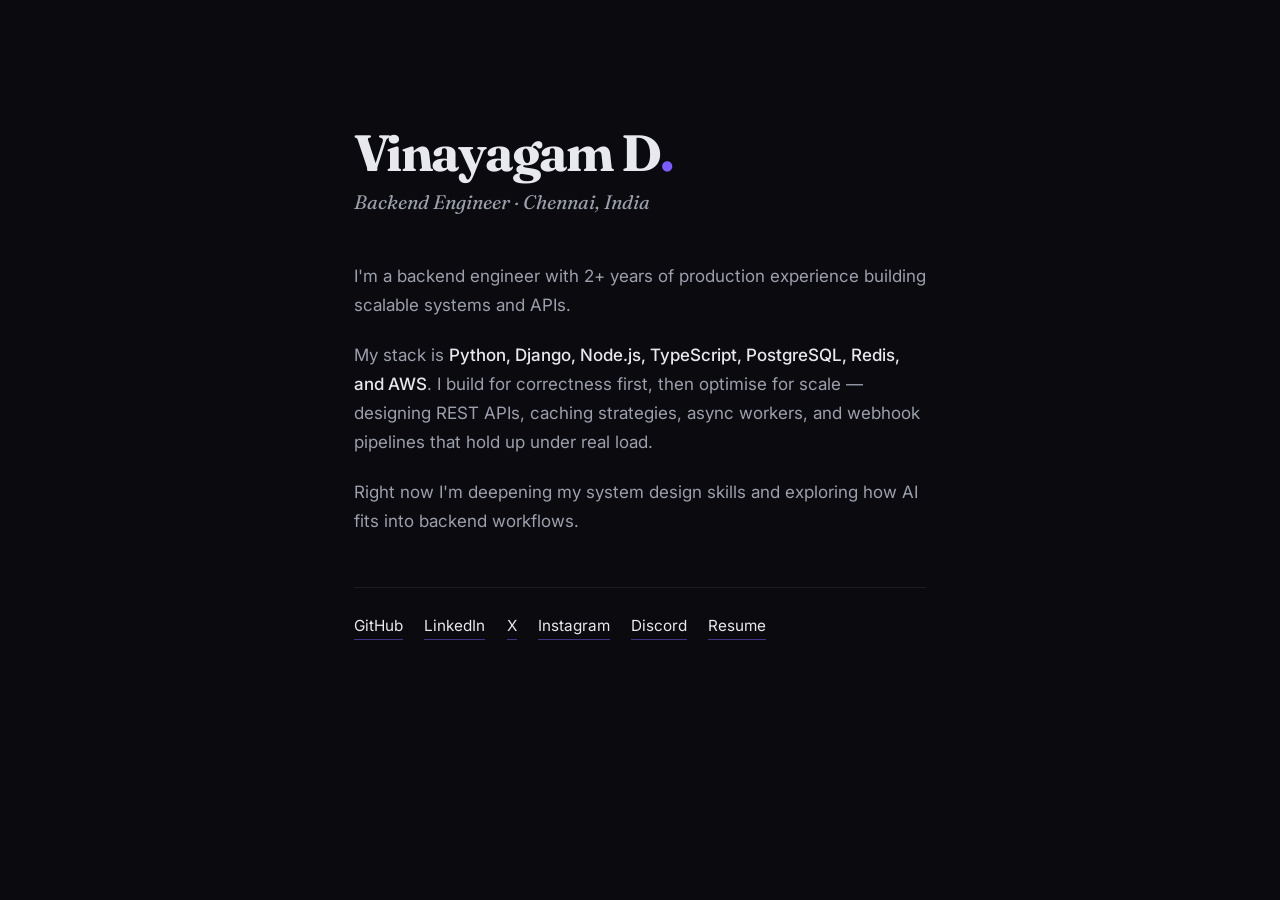
==== index.html @ 3e0f02d5 "added new index.html" ====
<!doctype html>
<html lang="en">
  <head>
    <meta charset="UTF-8" />
    <meta name="viewport" content="width=device-width, initial-scale=1.0" />
    <title>Vinayagam D</title>
    <meta name="description" content="Vinayagam D — Backend Engineer from Chennai." />
    <link rel="preconnect" href="https://fonts.googleapis.com" />
    <link rel="preconnect" href="https://fonts.gstatic.com" crossorigin />
    <link href="https://fonts.googleapis.com/css2?family=Fraunces:ital,wght@0,400;0,700;1,400&family=Inter:wght@400;500&display=swap" rel="stylesheet" />
    <style>
      :root {
        --bg: #0a0a0f;
        --text: #e8e9ee;
        --dim: #9ca0ad;
        --accent: #7c5cff;
      }
      * { box-sizing: border-box; margin: 0; padding: 0; }
      html, body {
        background: var(--bg);
        color: var(--text);
        font-family: 'Inter', system-ui, sans-serif;
        font-size: 17px;
        line-height: 1.7;
        -webkit-font-smoothing: antialiased;
      }
      main {
        max-width: 640px;
        margin: 0 auto;
        padding: 14vh 2rem 6rem;
      }
      h1 {
        font-family: 'Fraunces', serif;
        font-weight: 700;
        font-size: clamp(2.2rem, 5vw, 3rem);
        letter-spacing: -0.03em;
        line-height: 1.05;
        margin-bottom: 0.4rem;
      }
      h1 .dot { color: var(--accent); }
      .sub {
        font-family: 'Fraunces', serif;
        font-style: italic;
        color: var(--dim);
        font-size: 1.15rem;
        margin-bottom: 2.5rem;
      }
      p {
        color: var(--dim);
        margin-bottom: 1.25rem;
      }
      p strong { color: var(--text); font-weight: 500; }
      a {
        color: var(--text);
        text-decoration: none;
        border-bottom: 1px solid rgba(124, 92, 255, 0.5);
        transition: border-color 0.2s ease;
      }
      a:hover { border-bottom-color: var(--accent); }
      footer {
        margin-top: 3rem;
        padding-top: 1.5rem;
        border-top: 1px solid rgba(255, 255, 255, 0.08);
        font-size: 0.9rem;
        color: var(--dim);
        display: flex;
        gap: 1.25rem;
        flex-wrap: wrap;
      }
    </style>
  </head>
  <body>
    <main>
      <h1>Vinayagam D<span class="dot">.</span></h1>
      <p class="sub">Backend Engineer · Chennai, India</p>

      <p>
        I'm a backend engineer with 2+ years of production experience building scalable
        systems and APIs.
      </p>

      <p>
        My stack is <strong>Python, Django, Node.js, TypeScript, PostgreSQL, Redis, and AWS</strong>.
        I build for correctness first, then optimise for scale — designing REST APIs, caching
        strategies, async workers, and webhook pipelines that hold up under real load.
      </p>

      <p>
        Right now I'm deepening my system design skills and exploring how AI fits into
        backend workflows.
      </p>

      <footer>
        <a href="https://github.com/viny4" target="_blank" rel="noopener">GitHub</a>
        <a href="https://www.linkedin.com/in/vinjr/" target="_blank" rel="noopener">LinkedIn</a>
        <a href="https://x.com/_vinyjr" target="_blank" rel="noopener">X</a>
        <a href="https://www.instagram.com/_vinay__jr/" target="_blank" rel="noopener">Instagram</a>
        <a href="https://discord.gg/VWEhEWxDKE" target="_blank" rel="noopener">Discord</a>
        <a href="assets/resume/Vinayagam_CV.pdf" download>Resume</a>
      </footer>
    </main>
  </body>
</html>
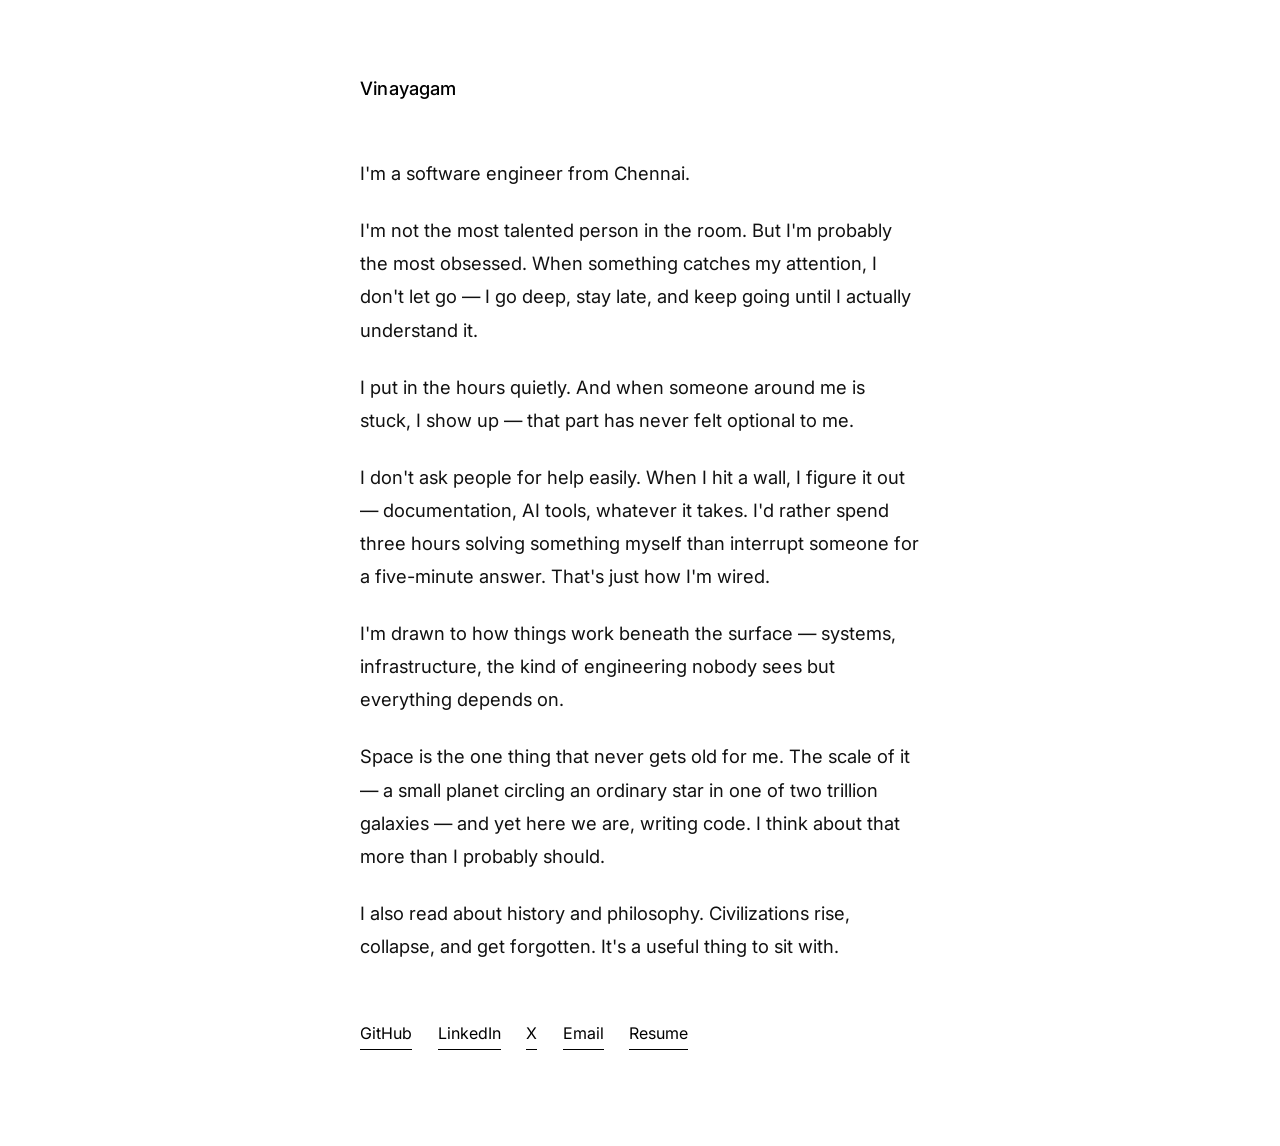
==== commit 4c4012bb: "updated the ui and add some contents about me" ====
--- a/index.html
+++ b/index.html
@@ -1,103 +1,122 @@
 <!doctype html>
 <html lang="en">
-  <head>
-    <meta charset="UTF-8" />
-    <meta name="viewport" content="width=device-width, initial-scale=1.0" />
-    <title>Vinayagam D</title>
-    <meta name="description" content="Vinayagam D — Backend Engineer from Chennai." />
-    <link rel="preconnect" href="https://fonts.googleapis.com" />
-    <link rel="preconnect" href="https://fonts.gstatic.com" crossorigin />
-    <link href="https://fonts.googleapis.com/css2?family=Fraunces:ital,wght@0,400;0,700;1,400&family=Inter:wght@400;500&display=swap" rel="stylesheet" />
-    <style>
-      :root {
-        --bg: #0a0a0f;
-        --text: #e8e9ee;
-        --dim: #9ca0ad;
-        --accent: #7c5cff;
-      }
-      * { box-sizing: border-box; margin: 0; padding: 0; }
-      html, body {
-        background: var(--bg);
-        color: var(--text);
-        font-family: 'Inter', system-ui, sans-serif;
-        font-size: 17px;
-        line-height: 1.7;
-        -webkit-font-smoothing: antialiased;
-      }
-      main {
-        max-width: 640px;
-        margin: 0 auto;
-        padding: 14vh 2rem 6rem;
-      }
-      h1 {
-        font-family: 'Fraunces', serif;
-        font-weight: 700;
-        font-size: clamp(2.2rem, 5vw, 3rem);
-        letter-spacing: -0.03em;
-        line-height: 1.05;
-        margin-bottom: 0.4rem;
-      }
-      h1 .dot { color: var(--accent); }
-      .sub {
-        font-family: 'Fraunces', serif;
-        font-style: italic;
-        color: var(--dim);
-        font-size: 1.15rem;
-        margin-bottom: 2.5rem;
-      }
-      p {
-        color: var(--dim);
-        margin-bottom: 1.25rem;
-      }
-      p strong { color: var(--text); font-weight: 500; }
-      a {
-        color: var(--text);
-        text-decoration: none;
-        border-bottom: 1px solid rgba(124, 92, 255, 0.5);
-        transition: border-color 0.2s ease;
-      }
-      a:hover { border-bottom-color: var(--accent); }
-      footer {
-        margin-top: 3rem;
-        padding-top: 1.5rem;
-        border-top: 1px solid rgba(255, 255, 255, 0.08);
-        font-size: 0.9rem;
-        color: var(--dim);
-        display: flex;
-        gap: 1.25rem;
-        flex-wrap: wrap;
-      }
-    </style>
-  </head>
-  <body>
-    <main>
-      <h1>Vinayagam D<span class="dot">.</span></h1>
-      <p class="sub">Backend Engineer · Chennai, India</p>
+<head>
+  <meta charset="UTF-8" />
+  <meta name="viewport" content="width=device-width, initial-scale=1.0" />
+  <title>Vinayagam D</title>
 
-      <p>
-        I'm a backend engineer with 2+ years of production experience building scalable
-        systems and APIs.
-      </p>
+  <link rel="preconnect" href="https://fonts.googleapis.com">
+  <link rel="preconnect" href="https://fonts.gstatic.com" crossorigin>
+  <link href="https://fonts.googleapis.com/css2?family=Inter:wght@400;500&display=swap" rel="stylesheet">
 
-      <p>
-        My stack is <strong>Python, Django, Node.js, TypeScript, PostgreSQL, Redis, and AWS</strong>.
-        I build for correctness first, then optimise for scale — designing REST APIs, caching
-        strategies, async workers, and webhook pipelines that hold up under real load.
-      </p>
+  <style>
+    * { margin: 0; padding: 0; box-sizing: border-box; }
 
-      <p>
-        Right now I'm deepening my system design skills and exploring how AI fits into
-        backend workflows.
-      </p>
+    body {
+      font-family: 'Inter', sans-serif;
+      background: #fff;
+      color: #000;
+      font-size: 1.15rem;
+      
+      line-height: 1.8;
+      -webkit-font-smoothing: antialiased;
+    }
 
-      <footer>
-        <a href="https://github.com/viny4" target="_blank" rel="noopener">GitHub</a>
-        <a href="https://www.linkedin.com/in/vinjr/" target="_blank" rel="noopener">LinkedIn</a>
-        <a href="https://x.com/_vinyjr" target="_blank" rel="noopener">X</a>
-        <a href="https://www.instagram.com/_vinay__jr/" target="_blank" rel="noopener">Instagram</a>
-        <a href="https://discord.gg/VWEhEWxDKE" target="_blank" rel="noopener">Discord</a>
-        <a href="assets/resume/Vinayagam_CV.pdf" download>Resume</a>
-      </footer>
-    </main>
-  </body>
-</html>
+    .wrap {
+      width: min(560px, calc(100% - 48px));
+      margin: 0 auto;
+      padding: 72px 0 96px;
+    }
+
+    .name {
+      font-size: 1.15rem;
+      
+      font-weight: 500;
+      margin-bottom: 52px;
+      letter-spacing: 0.01em;
+    }
+
+    p {
+      margin-bottom: 1.3em;
+      color: #111;
+    }
+
+    p:last-of-type { margin-bottom: 0; }
+
+    .links {
+      margin-top: 56px;
+      display: flex;
+      gap: 1.6rem;
+      flex-wrap: wrap;
+    }
+
+    .links a {
+      color: #000;
+      text-decoration: none;
+      font-size: 1rem;
+      border-bottom: 1px solid #000;
+      padding-bottom: 1px;
+    }
+
+    .links a:hover { opacity: 0.45; }
+
+    @media (max-width: 480px) {
+      .wrap { padding: 48px 0 72px; }
+      .name { margin-bottom: 36px; }
+      body { font-size: 1.05rem; }
+      .links { gap: 1.2rem; margin-top: 40px; }
+    }
+  </style>
+</head>
+<body>
+  <div class="wrap">
+    <div class="name">Vinayagam</div>
+
+    <p>
+      I'm a software engineer from Chennai.
+    </p>
+
+    <p>
+      I'm not the most talented person in the room. But I'm probably the most
+      obsessed. When something catches my attention, I don't let go — I go deep,
+      stay late, and keep going until I actually understand it.
+    </p>
+
+    <p>
+      I put in the hours quietly. And when someone around me is stuck,
+      I show up — that part has never felt optional to me.
+    </p>
+
+    <p>
+      I don't ask people for help easily. When I hit a wall, I figure it out —
+      documentation, AI tools, whatever it takes. I'd rather spend three hours
+      solving something myself than interrupt someone for a five-minute answer.
+      That's just how I'm wired.
+    </p>
+
+    <p>
+      I'm drawn to how things work beneath the surface — systems, infrastructure,
+      the kind of engineering nobody sees but everything depends on.
+    </p>
+
+    <p>
+      Space is the one thing that never gets old for me. The scale of it —
+      a small planet circling an ordinary star in one of two trillion galaxies —
+      and yet here we are, writing code. I think about that more than I probably should.
+    </p>
+
+    <p>
+      I also read about history and philosophy. Civilizations rise, collapse,
+      and get forgotten. It's a useful thing to sit with.
+    </p>
+
+    <div class="links">
+      <a href="https://github.com/vinaynural" target="_blank">GitHub</a>
+      <a href="https://www.linkedin.com/in/vinjr/" target="_blank">LinkedIn</a>
+      <a href="https://x.com/_vinyjr" target="_blank">X</a>
+      <a href="mailto:vinayagam.python@gmail.com">Email</a>
+      <a href="assets/resume/Vinayagam_CV.pdf" download>Resume</a>
+    </div>
+  </div>
+</body>
+</html>
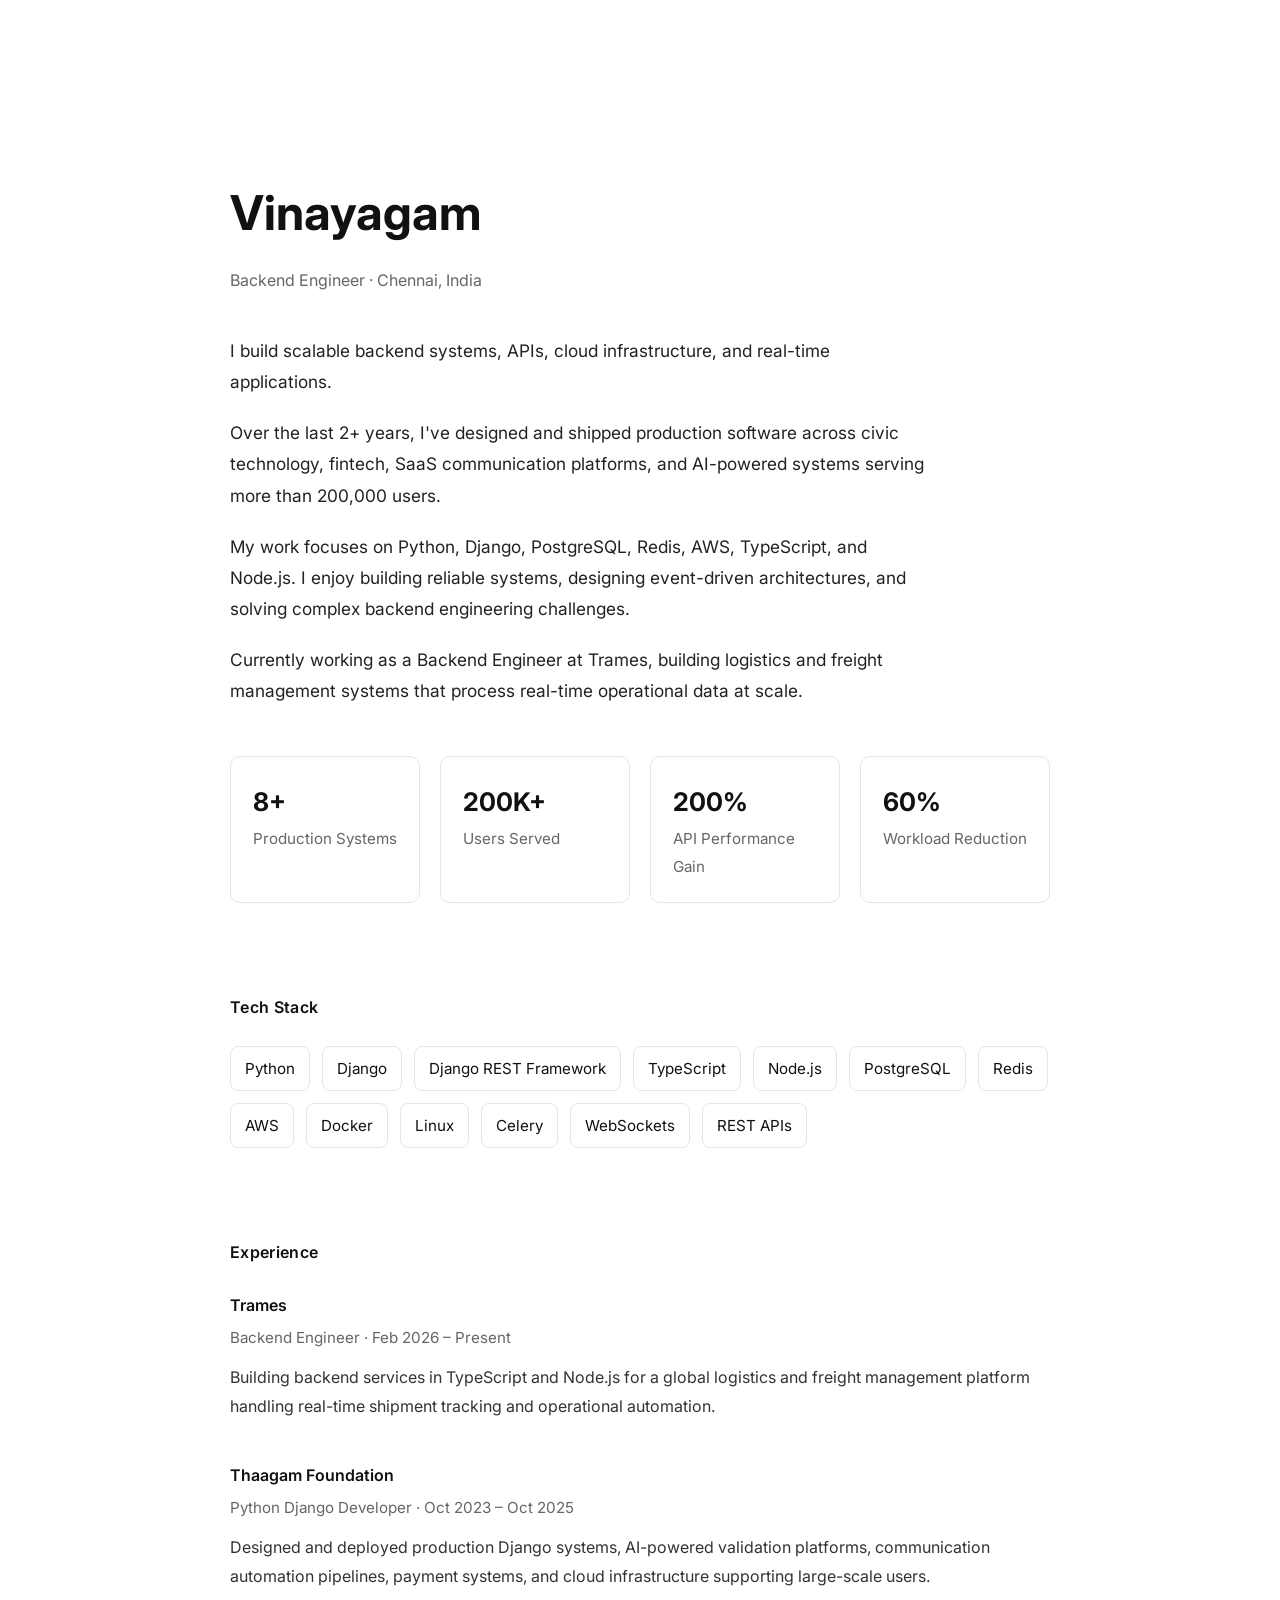
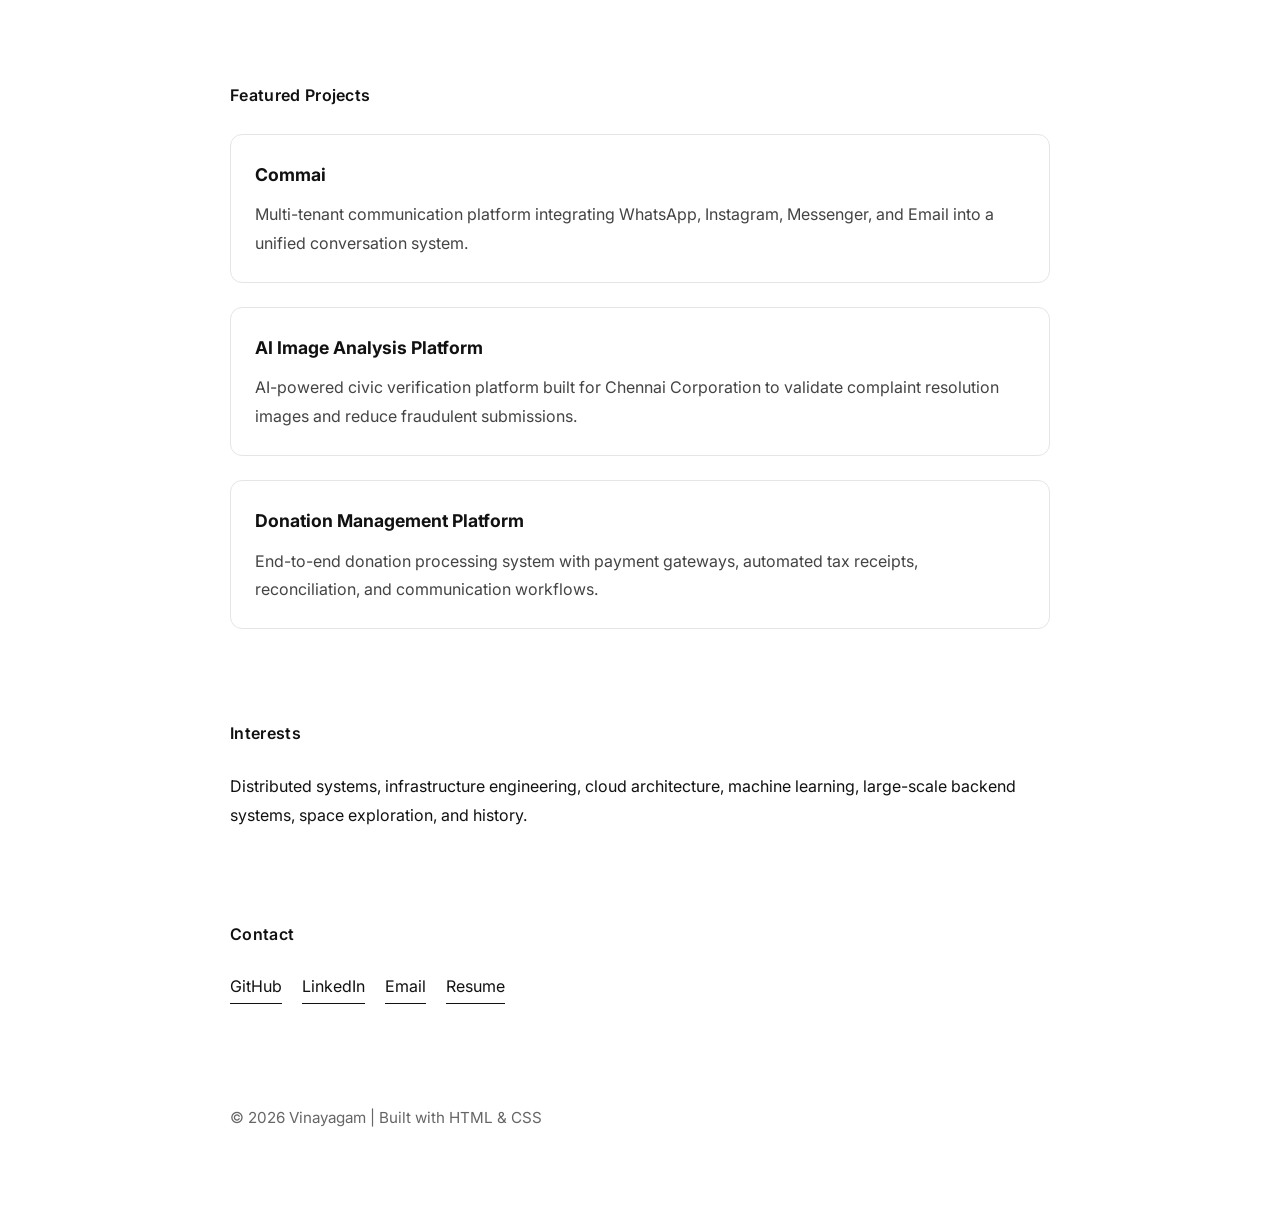
==== commit 1ebbef2c: "Revamp index.html into full resume site Replace the minimal personal page with a full, responsive re" ====
--- a/index.html
+++ b/index.html
@@ -1,122 +1,413 @@
-<!doctype html>
+<!DOCTYPE html>
 <html lang="en">
 <head>
-  <meta charset="UTF-8" />
-  <meta name="viewport" content="width=device-width, initial-scale=1.0" />
-  <title>Vinayagam D</title>
-
-  <link rel="preconnect" href="https://fonts.googleapis.com">
-  <link rel="preconnect" href="https://fonts.gstatic.com" crossorigin>
-  <link href="https://fonts.googleapis.com/css2?family=Inter:wght@400;500&display=swap" rel="stylesheet">
-
-  <style>
-    * { margin: 0; padding: 0; box-sizing: border-box; }
-
-    body {
-      font-family: 'Inter', sans-serif;
-      background: #fff;
-      color: #000;
-      font-size: 1.15rem;
-      
-      line-height: 1.8;
-      -webkit-font-smoothing: antialiased;
+<meta charset="UTF-8">
+<meta name="viewport" content="width=device-width, initial-scale=1.0">
+
+<title>Vinayagam  | Backend Engineer</title>
+
+<link rel="preconnect" href="https://fonts.googleapis.com">
+<link rel="preconnect" href="https://fonts.gstatic.com" crossorigin>
+<link href="https://fonts.googleapis.com/css2?family=Inter:wght@400;500;600;700&display=swap" rel="stylesheet">
+
+<style>
+
+*{
+    margin:0;
+    padding:0;
+    box-sizing:border-box;
+}
+
+:root{
+    --text:#111;
+    --muted:#666;
+    --border:#e5e5e5;
+    --bg:#ffffff;
+}
+
+body{
+    font-family:'Inter',sans-serif;
+    background:var(--bg);
+    color:var(--text);
+    line-height:1.8;
+    -webkit-font-smoothing:antialiased;
+}
+
+.container{
+    width:min(820px, calc(100% - 48px));
+    margin:auto;
+    padding:80px 0;
+}
+
+section{
+    margin-top:90px;
+}
+
+h2{
+    font-size:1rem;
+    font-weight:600;
+    margin-bottom:24px;
+    letter-spacing:0.02em;
+}
+
+.hero{
+    margin-bottom:80px;
+}
+
+.name{
+    font-size:3rem;
+    font-weight:700;
+    margin-bottom:10px;
+}
+
+.role{
+    color:var(--muted);
+    font-size:1rem;
+    margin-bottom:40px;
+}
+
+.intro{
+    max-width:700px;
+}
+
+.intro p{
+    margin-bottom:20px;
+    font-size:1.08rem;
+    color:#222;
+}
+
+.stats{
+    display:grid;
+    grid-template-columns:repeat(auto-fit,minmax(180px,1fr));
+    gap:20px;
+    margin-top:50px;
+}
+
+.stat{
+    border:1px solid var(--border);
+    padding:22px;
+    border-radius:10px;
+}
+
+.stat-number{
+    font-size:1.6rem;
+    font-weight:700;
+}
+
+.stat-label{
+    color:var(--muted);
+    font-size:.95rem;
+}
+
+.tech-stack{
+    display:flex;
+    flex-wrap:wrap;
+    gap:12px;
+}
+
+.tech-stack span{
+    border:1px solid var(--border);
+    padding:8px 14px;
+    border-radius:8px;
+    font-size:.95rem;
+}
+
+.experience-item{
+    margin-bottom:40px;
+}
+
+.company{
+    font-weight:600;
+    margin-bottom:4px;
+}
+
+.duration{
+    color:var(--muted);
+    margin-bottom:12px;
+    font-size:.95rem;
+}
+
+.experience-item p{
+    color:#333;
+}
+
+.projects{
+    display:grid;
+    gap:24px;
+}
+
+.project{
+    border:1px solid var(--border);
+    border-radius:12px;
+    padding:24px;
+}
+
+.project h3{
+    margin-bottom:10px;
+    font-size:1.1rem;
+}
+
+.project p{
+    color:#444;
+}
+
+.links{
+    display:flex;
+    flex-wrap:wrap;
+    gap:20px;
+}
+
+.links a{
+    color:var(--text);
+    text-decoration:none;
+    border-bottom:1px solid var(--text);
+    padding-bottom:2px;
+    transition:.2s;
+}
+
+.links a:hover{
+    opacity:.5;
+}
+
+.footer{
+    margin-top:100px;
+    color:var(--muted);
+    font-size:.95rem;
+}
+
+@media(max-width:768px){
+
+    .container{
+        width:min(100% - 32px);
+        padding:50px 0;
     }
 
-    .wrap {
-      width: min(560px, calc(100% - 48px));
-      margin: 0 auto;
-      padding: 72px 0 96px;
+    .name{
+        font-size:2.2rem;
     }
 
-    .name {
-      font-size: 1.15rem;
-      
-      font-weight: 500;
-      margin-bottom: 52px;
-      letter-spacing: 0.01em;
+    .stats{
+        grid-template-columns:1fr 1fr;
     }
 
-    p {
-      margin-bottom: 1.3em;
-      color: #111;
-    }
-
-    p:last-of-type { margin-bottom: 0; }
-
-    .links {
-      margin-top: 56px;
-      display: flex;
-      gap: 1.6rem;
-      flex-wrap: wrap;
-    }
-
-    .links a {
-      color: #000;
-      text-decoration: none;
-      font-size: 1rem;
-      border-bottom: 1px solid #000;
-      padding-bottom: 1px;
-    }
-
-    .links a:hover { opacity: 0.45; }
-
-    @media (max-width: 480px) {
-      .wrap { padding: 48px 0 72px; }
-      .name { margin-bottom: 36px; }
-      body { font-size: 1.05rem; }
-      .links { gap: 1.2rem; margin-top: 40px; }
-    }
-  </style>
+}
+
+</style>
 </head>
 <body>
-  <div class="wrap">
-    <div class="name">Vinayagam</div>
-
-    <p>
-      I'm a software engineer from Chennai.
-    </p>
-
-    <p>
-      I'm not the most talented person in the room. But I'm probably the most
-      obsessed. When something catches my attention, I don't let go — I go deep,
-      stay late, and keep going until I actually understand it.
-    </p>
-
-    <p>
-      I put in the hours quietly. And when someone around me is stuck,
-      I show up — that part has never felt optional to me.
-    </p>
-
-    <p>
-      I don't ask people for help easily. When I hit a wall, I figure it out —
-      documentation, AI tools, whatever it takes. I'd rather spend three hours
-      solving something myself than interrupt someone for a five-minute answer.
-      That's just how I'm wired.
-    </p>
-
-    <p>
-      I'm drawn to how things work beneath the surface — systems, infrastructure,
-      the kind of engineering nobody sees but everything depends on.
-    </p>
-
-    <p>
-      Space is the one thing that never gets old for me. The scale of it —
-      a small planet circling an ordinary star in one of two trillion galaxies —
-      and yet here we are, writing code. I think about that more than I probably should.
-    </p>
-
-    <p>
-      I also read about history and philosophy. Civilizations rise, collapse,
-      and get forgotten. It's a useful thing to sit with.
-    </p>
-
-    <div class="links">
-      <a href="https://github.com/vinaynural" target="_blank">GitHub</a>
-      <a href="https://www.linkedin.com/in/vinjr/" target="_blank">LinkedIn</a>
-      <a href="https://x.com/_vinyjr" target="_blank">X</a>
-      <a href="mailto:vinayagam.python@gmail.com">Email</a>
-      <a href="assets/resume/Vinayagam_CV.pdf" download>Resume</a>
+
+<div class="container">
+
+    <section class="hero">
+
+        <h1 class="name">Vinayagam </h1>
+
+        <div class="role">
+            Backend Engineer · Chennai, India
+        </div>
+
+        <div class="intro">
+
+            <p>
+                I build scalable backend systems, APIs, cloud infrastructure,
+                and real-time applications.
+            </p>
+
+            <p>
+                Over the last 2+ years, I've designed and shipped production
+                software across civic technology, fintech, SaaS communication
+                platforms, and AI-powered systems serving more than 200,000 users.
+            </p>
+
+            <p>
+                My work focuses on Python, Django, PostgreSQL, Redis, AWS,
+                TypeScript, and Node.js. I enjoy building reliable systems,
+                designing event-driven architectures, and solving complex
+                backend engineering challenges.
+            </p>
+
+            <p>
+                Currently working as a Backend Engineer at Trames,
+                building logistics and freight management systems that
+                process real-time operational data at scale.
+            </p>
+
+        </div>
+
+        <div class="stats">
+
+            <div class="stat">
+                <div class="stat-number">8+</div>
+                <div class="stat-label">Production Systems</div>
+            </div>
+
+            <div class="stat">
+                <div class="stat-number">200K+</div>
+                <div class="stat-label">Users Served</div>
+            </div>
+
+            <div class="stat">
+                <div class="stat-number">200%</div>
+                <div class="stat-label">API Performance Gain</div>
+            </div>
+
+            <div class="stat">
+                <div class="stat-number">60%</div>
+                <div class="stat-label">Workload Reduction</div>
+            </div>
+
+        </div>
+
+    </section>
+
+    <section>
+
+        <h2>Tech Stack</h2>
+
+        <div class="tech-stack">
+            <span>Python</span>
+            <span>Django</span>
+            <span>Django REST Framework</span>
+            <span>TypeScript</span>
+            <span>Node.js</span>
+            <span>PostgreSQL</span>
+            <span>Redis</span>
+            <span>AWS</span>
+            <span>Docker</span>
+            <span>Linux</span>
+            <span>Celery</span>
+            <span>WebSockets</span>
+            <span>REST APIs</span>
+        </div>
+
+    </section>
+
+    <section>
+
+        <h2>Experience</h2>
+
+        <div class="experience-item">
+
+            <div class="company">
+                Trames
+            </div>
+
+            <div class="duration">
+                Backend Engineer · Feb 2026 – Present
+            </div>
+
+            <p>
+                Building backend services in TypeScript and Node.js for
+                a global logistics and freight management platform handling
+                real-time shipment tracking and operational automation.
+            </p>
+
+        </div>
+
+        <div class="experience-item">
+
+            <div class="company">
+                Thaagam Foundation
+            </div>
+
+            <div class="duration">
+                Python Django Developer · Oct 2023 – Oct 2025
+            </div>
+
+            <p>
+                Designed and deployed production Django systems, AI-powered
+                validation platforms, communication automation pipelines,
+                payment systems, and cloud infrastructure supporting
+                large-scale users.
+            </p>
+
+        </div>
+
+    </section>
+
+    <section>
+
+        <h2>Featured Projects</h2>
+
+        <div class="projects">
+
+            <div class="project">
+                <h3>Commai</h3>
+
+                <p>
+                    Multi-tenant communication platform integrating WhatsApp,
+                    Instagram, Messenger, and Email into a unified
+                    conversation system.
+                </p>
+            </div>
+
+            <div class="project">
+                <h3>AI Image Analysis Platform</h3>
+
+                <p>
+                    AI-powered civic verification platform built for Chennai
+                    Corporation to validate complaint resolution images and
+                    reduce fraudulent submissions.
+                </p>
+            </div>
+
+            <div class="project">
+                <h3>Donation Management Platform</h3>
+
+                <p>
+                    End-to-end donation processing system with payment
+                    gateways, automated tax receipts, reconciliation,
+                    and communication workflows.
+                </p>
+            </div>
+
+        </div>
+
+    </section>
+
+    <section>
+
+        <h2>Interests</h2>
+
+        <p>
+            Distributed systems, infrastructure engineering,
+            cloud architecture, machine learning, large-scale backend
+            systems, space exploration, and history.
+        </p>
+
+    </section>
+
+    <section>
+
+        <h2>Contact</h2>
+
+        <div class="links">
+
+            <a href="https://github.com/vinaynural" target="_blank">
+                GitHub
+            </a>
+
+            <a href="https://linkedin.com/in/vinjr" target="_blank">
+                LinkedIn
+            </a>
+
+            <a href="mailto:vinayagam.python@gmail.com">
+                Email
+            </a>
+
+            <a href="/resume.pdf" target="_blank">
+                Resume
+            </a>
+
+        </div>
+
+    </section>
+
+    <div class="footer">
+        © 2026 Vinayagam | Built with HTML & CSS
     </div>
-  </div>
+
+</div>
+
 </body>
 </html>
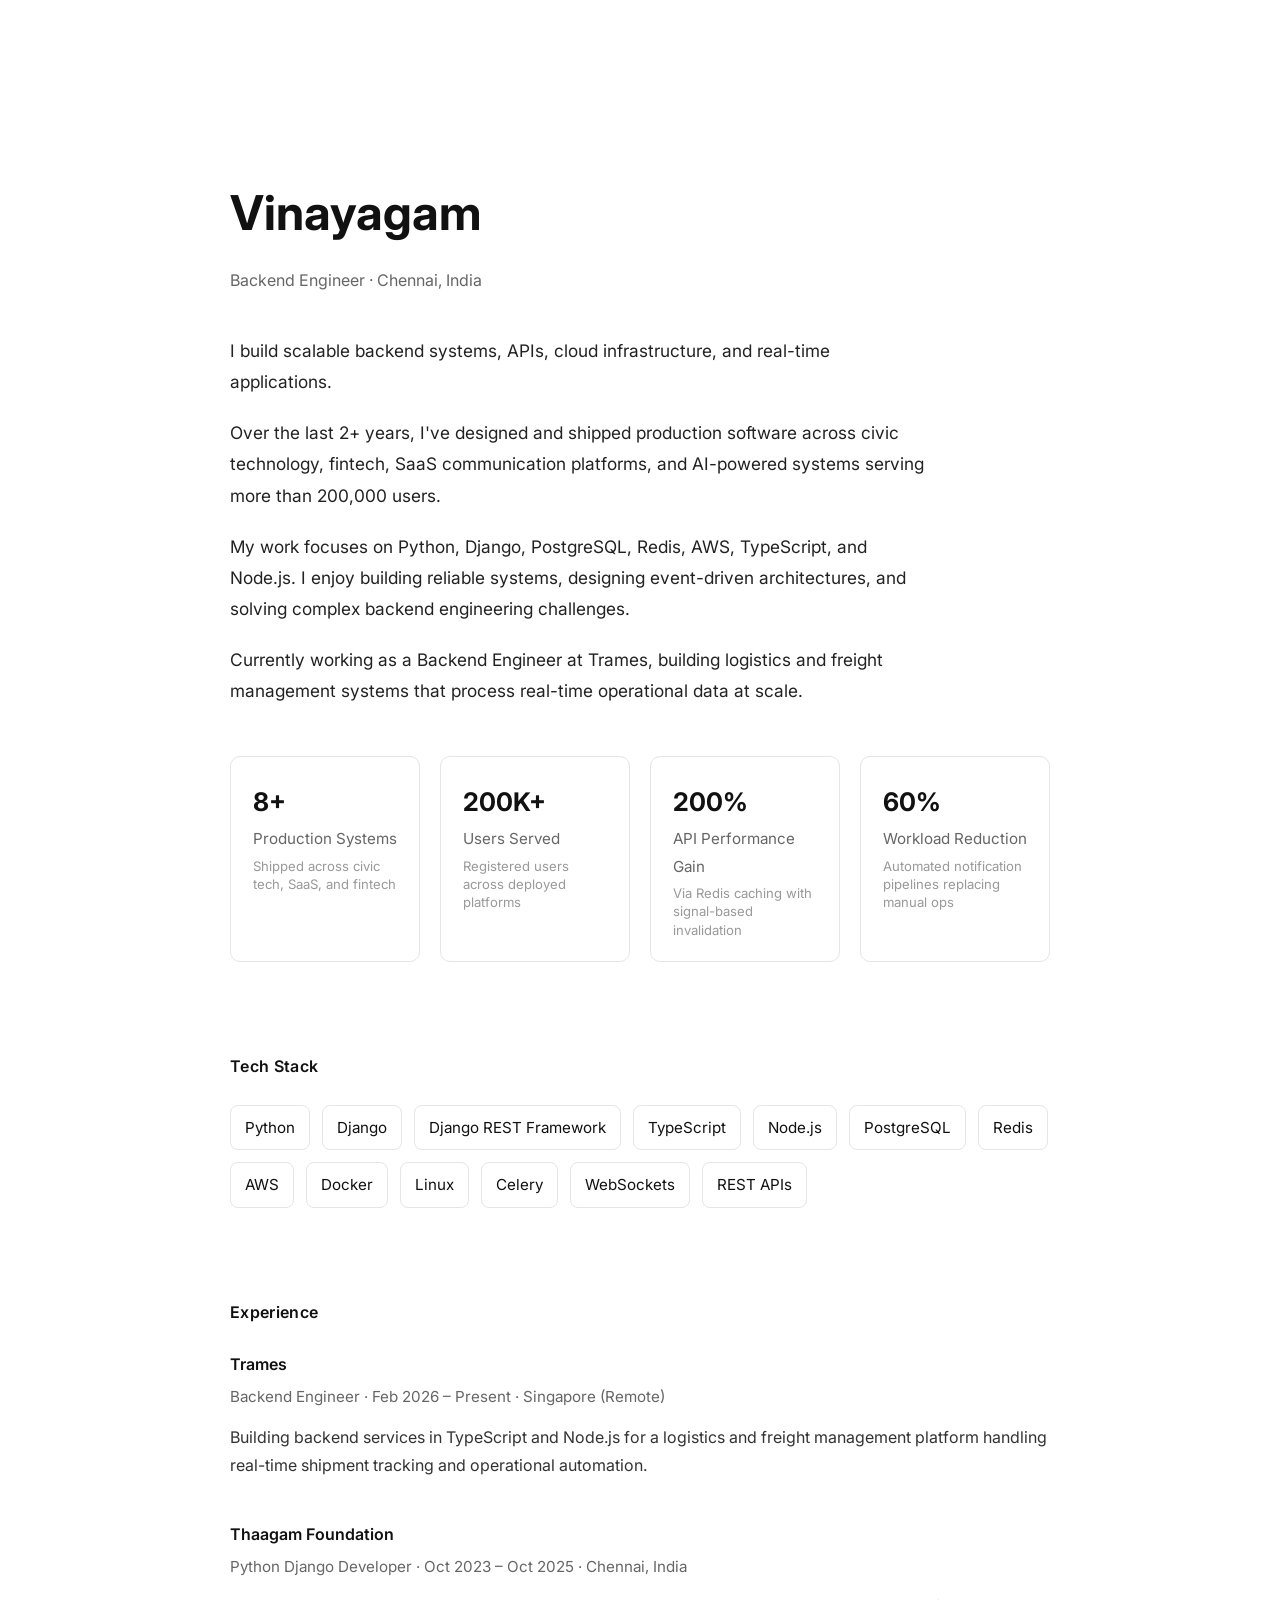
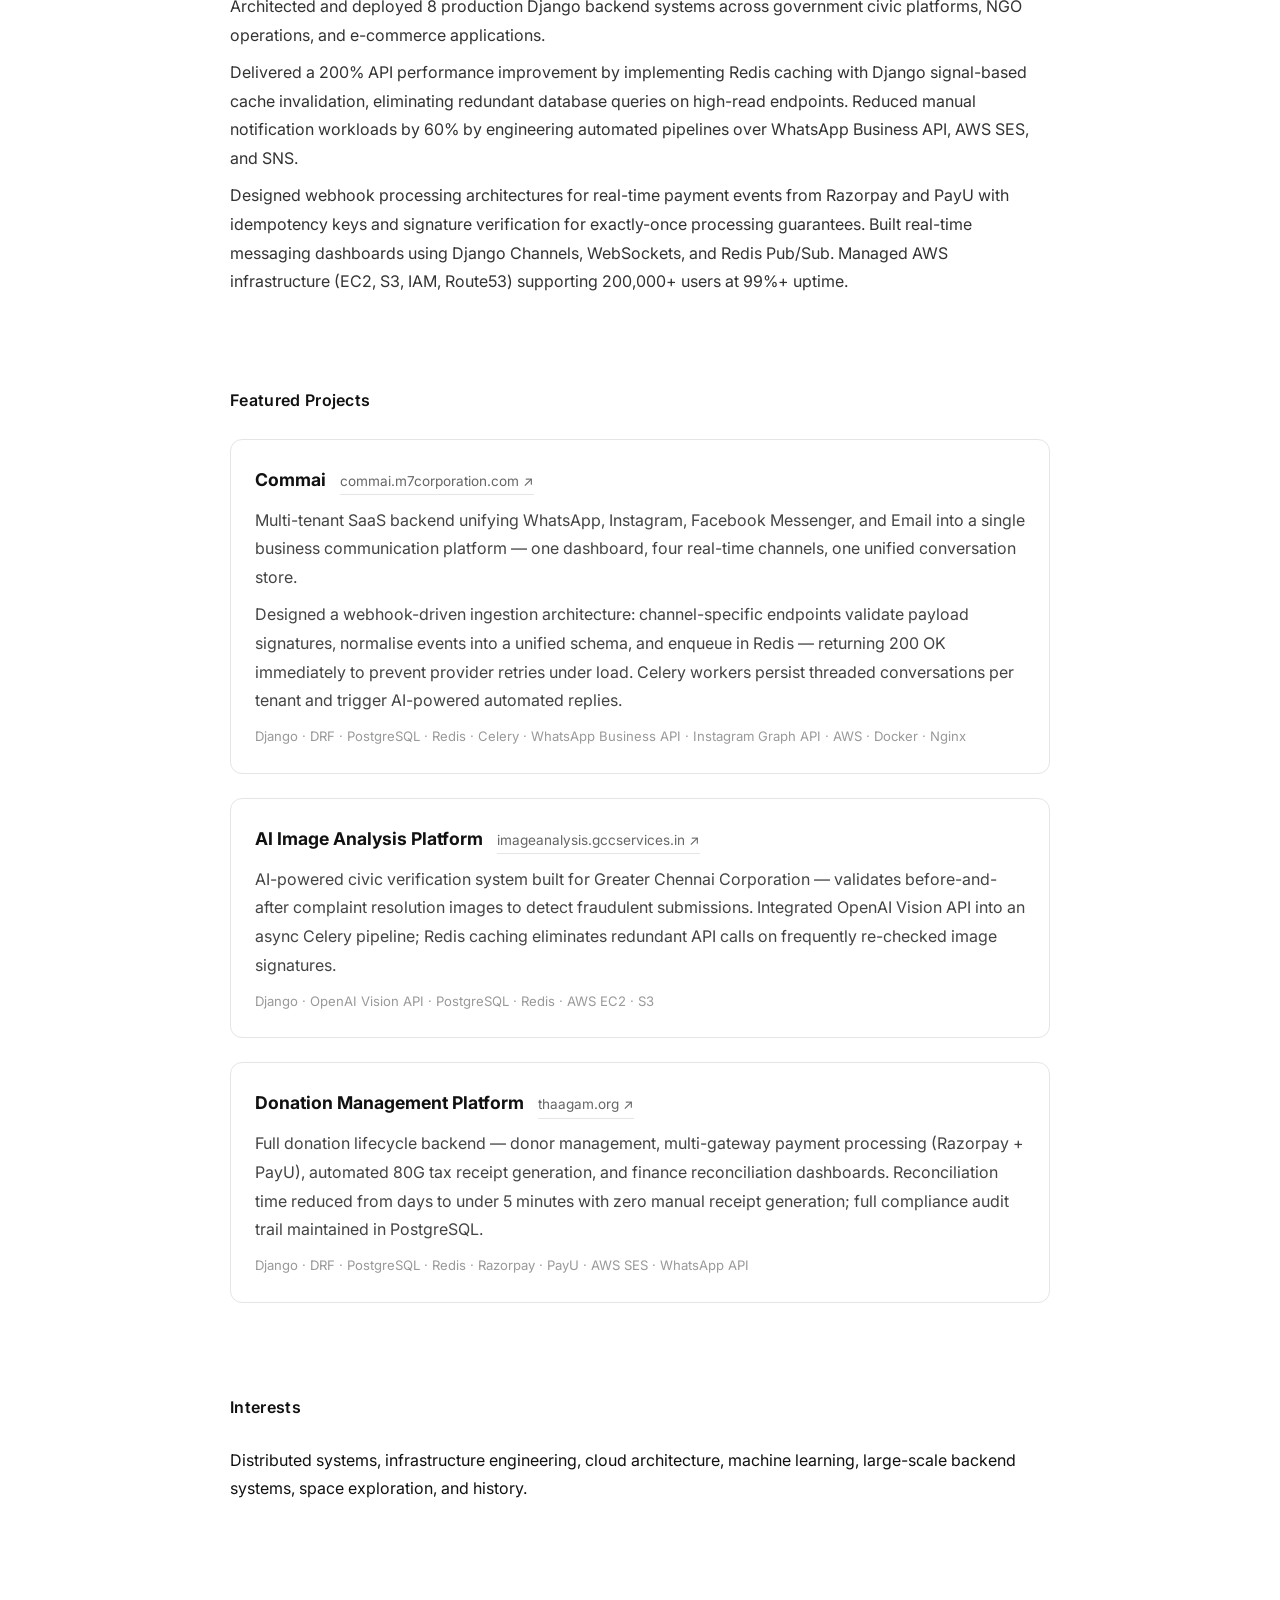
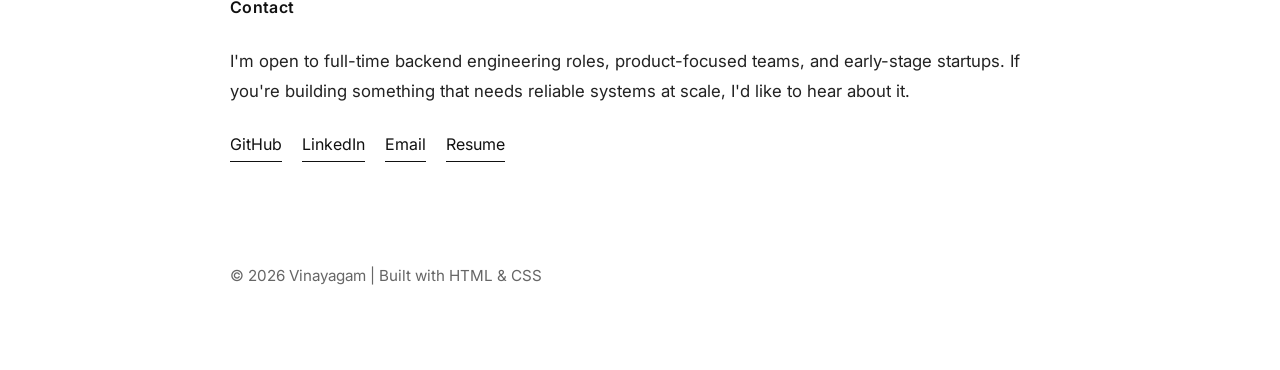
==== commit bc3019ca: "Update portfolio content, layout, and styles Refine the personal portfolio page: fix page title spac" ====
--- a/index.html
+++ b/index.html
@@ -4,7 +4,7 @@
 <meta charset="UTF-8">
 <meta name="viewport" content="width=device-width, initial-scale=1.0">
 
-<title>Vinayagam  | Backend Engineer</title>
+<title>Vinayagam | Backend Engineer</title>
 
 <link rel="preconnect" href="https://fonts.googleapis.com">
 <link rel="preconnect" href="https://fonts.gstatic.com" crossorigin>
@@ -99,6 +99,13 @@
     font-size:.95rem;
 }
 
+.stat-context{
+    color:#999;
+    font-size:.82rem;
+    margin-top:4px;
+    line-height:1.4;
+}
+
 .tech-stack{
     display:flex;
     flex-wrap:wrap;
@@ -129,6 +136,7 @@
 
 .experience-item p{
     color:#333;
+    margin-bottom:8px;
 }
 
 .projects{
@@ -142,13 +150,45 @@
     padding:24px;
 }
 
+.project-header{
+    display:flex;
+    align-items:baseline;
+    gap:14px;
+    margin-bottom:10px;
+    flex-wrap:wrap;
+}
+
 .project h3{
-    margin-bottom:10px;
     font-size:1.1rem;
+}
+
+.project-link{
+    color:var(--muted);
+    text-decoration:none;
+    font-size:.85rem;
+    border-bottom:1px solid var(--border);
+    padding-bottom:1px;
+    transition:.2s;
+}
+
+.project-link:hover{
+    color:var(--text);
+    border-color:var(--text);
 }
 
 .project p{
     color:#444;
+    margin-bottom:8px;
+}
+
+.project p:last-child{
+    margin-bottom:0;
+}
+
+.project-stack{
+    color:#999;
+    font-size:.82rem;
+    margin-top:10px;
 }
 
 .links{
@@ -169,6 +209,12 @@
     opacity:.5;
 }
 
+.cta{
+    margin-bottom:24px;
+    font-size:1.05rem;
+    color:#222;
+}
+
 .footer{
     margin-top:100px;
     color:var(--muted);
@@ -200,7 +246,7 @@
 
     <section class="hero">
 
-        <h1 class="name">Vinayagam </h1>
+        <h1 class="name">Vinayagam</h1>
 
         <div class="role">
             Backend Engineer · Chennai, India
@@ -239,21 +285,25 @@
             <div class="stat">
                 <div class="stat-number">8+</div>
                 <div class="stat-label">Production Systems</div>
+                <div class="stat-context">Shipped across civic tech, SaaS, and fintech</div>
             </div>
 
             <div class="stat">
                 <div class="stat-number">200K+</div>
                 <div class="stat-label">Users Served</div>
+                <div class="stat-context">Registered users across deployed platforms</div>
             </div>
 
             <div class="stat">
                 <div class="stat-number">200%</div>
                 <div class="stat-label">API Performance Gain</div>
+                <div class="stat-context">Via Redis caching with signal-based invalidation</div>
             </div>
 
             <div class="stat">
                 <div class="stat-number">60%</div>
                 <div class="stat-label">Workload Reduction</div>
+                <div class="stat-context">Automated notification pipelines replacing manual ops</div>
             </div>
 
         </div>
@@ -288,37 +338,46 @@
 
         <div class="experience-item">
 
-            <div class="company">
-                Trames
-            </div>
+            <div class="company">Trames</div>
 
             <div class="duration">
-                Backend Engineer · Feb 2026 – Present
-            </div>
-
-            <p>
-                Building backend services in TypeScript and Node.js for
-                a global logistics and freight management platform handling
-                real-time shipment tracking and operational automation.
+                Backend Engineer · Feb 2026 – Present · Singapore (Remote)
+            </div>
+
+            <p>
+                Building backend services in TypeScript and Node.js for a logistics and
+                freight management platform handling real-time shipment tracking and
+                operational automation.
             </p>
 
         </div>
 
         <div class="experience-item">
 
-            <div class="company">
-                Thaagam Foundation
-            </div>
+            <div class="company">Thaagam Foundation</div>
 
             <div class="duration">
-                Python Django Developer · Oct 2023 – Oct 2025
-            </div>
-
-            <p>
-                Designed and deployed production Django systems, AI-powered
-                validation platforms, communication automation pipelines,
-                payment systems, and cloud infrastructure supporting
-                large-scale users.
+                Python Django Developer · Oct 2023 – Oct 2025 · Chennai, India
+            </div>
+
+            <p>
+                Architected and deployed 8 production Django backend systems across
+                government civic platforms, NGO operations, and e-commerce applications.
+            </p>
+
+            <p>
+                Delivered a 200% API performance improvement by implementing Redis caching
+                with Django signal-based cache invalidation, eliminating redundant database
+                queries on high-read endpoints. Reduced manual notification workloads by 60%
+                by engineering automated pipelines over WhatsApp Business API, AWS SES, and SNS.
+            </p>
+
+            <p>
+                Designed webhook processing architectures for real-time payment events from
+                Razorpay and PayU with idempotency keys and signature verification for
+                exactly-once processing guarantees. Built real-time messaging dashboards
+                using Django Channels, WebSockets, and Redis Pub/Sub. Managed AWS infrastructure
+                (EC2, S3, IAM, Route53) supporting 200,000+ users at 99%+ uptime.
             </p>
 
         </div>
@@ -332,33 +391,66 @@
         <div class="projects">
 
             <div class="project">
-                <h3>Commai</h3>
+                <div class="project-header">
+                    <h3>Commai</h3>
+                    <a class="project-link" href="https://commai.m7corporation.com/" target="_blank">commai.m7corporation.com ↗</a>
+                </div>
 
                 <p>
-                    Multi-tenant communication platform integrating WhatsApp,
-                    Instagram, Messenger, and Email into a unified
-                    conversation system.
+                    Multi-tenant SaaS backend unifying WhatsApp, Instagram, Facebook Messenger,
+                    and Email into a single business communication platform — one dashboard,
+                    four real-time channels, one unified conversation store.
                 </p>
+
+                <p>
+                    Designed a webhook-driven ingestion architecture: channel-specific endpoints
+                    validate payload signatures, normalise events into a unified schema, and
+                    enqueue in Redis — returning 200 OK immediately to prevent provider retries
+                    under load. Celery workers persist threaded conversations per tenant and
+                    trigger AI-powered automated replies.
+                </p>
+
+                <div class="project-stack">
+                    Django · DRF · PostgreSQL · Redis · Celery · WhatsApp Business API · Instagram Graph API · AWS · Docker · Nginx
+                </div>
             </div>
 
             <div class="project">
-                <h3>AI Image Analysis Platform</h3>
+                <div class="project-header">
+                    <h3>AI Image Analysis Platform</h3>
+                    <a class="project-link" href="https://imageanalysis.gccservices.in" target="_blank">imageanalysis.gccservices.in ↗</a>
+                </div>
 
                 <p>
-                    AI-powered civic verification platform built for Chennai
-                    Corporation to validate complaint resolution images and
-                    reduce fraudulent submissions.
+                    AI-powered civic verification system built for Greater Chennai Corporation —
+                    validates before-and-after complaint resolution images to detect fraudulent
+                    submissions. Integrated OpenAI Vision API into an async Celery pipeline;
+                    Redis caching eliminates redundant API calls on frequently re-checked image
+                    signatures.
                 </p>
+
+                <div class="project-stack">
+                    Django · OpenAI Vision API · PostgreSQL · Redis · AWS EC2 · S3
+                </div>
             </div>
 
             <div class="project">
-                <h3>Donation Management Platform</h3>
+                <div class="project-header">
+                    <h3>Donation Management Platform</h3>
+                    <a class="project-link" href="https://thaagam.org" target="_blank">thaagam.org ↗</a>
+                </div>
 
                 <p>
-                    End-to-end donation processing system with payment
-                    gateways, automated tax receipts, reconciliation,
-                    and communication workflows.
+                    Full donation lifecycle backend — donor management, multi-gateway payment
+                    processing (Razorpay + PayU), automated 80G tax receipt generation, and
+                    finance reconciliation dashboards. Reconciliation time reduced from days to
+                    under 5 minutes with zero manual receipt generation; full compliance audit
+                    trail maintained in PostgreSQL.
                 </p>
+
+                <div class="project-stack">
+                    Django · DRF · PostgreSQL · Redis · Razorpay · PayU · AWS SES · WhatsApp API
+                </div>
             </div>
 
         </div>
@@ -381,23 +473,18 @@
 
         <h2>Contact</h2>
 
+        <p class="cta">
+            I'm open to full-time backend engineering roles, product-focused teams,
+            and early-stage startups. If you're building something that needs
+            reliable systems at scale, I'd like to hear about it.
+        </p>
+
         <div class="links">
 
-            <a href="https://github.com/vinaynural" target="_blank">
-                GitHub
-            </a>
-
-            <a href="https://linkedin.com/in/vinjr" target="_blank">
-                LinkedIn
-            </a>
-
-            <a href="mailto:vinayagam.python@gmail.com">
-                Email
-            </a>
-
-            <a href="/resume.pdf" target="_blank">
-                Resume
-            </a>
+            <a href="https://github.com/viny4" target="_blank">GitHub</a>
+            <a href="https://linkedin.com/in/vinjr" target="_blank">LinkedIn</a>
+            <a href="mailto:vinayagam.python@gmail.com">Email</a>
+            <a href="/resume.pdf" target="_blank">Resume</a>
 
         </div>
 
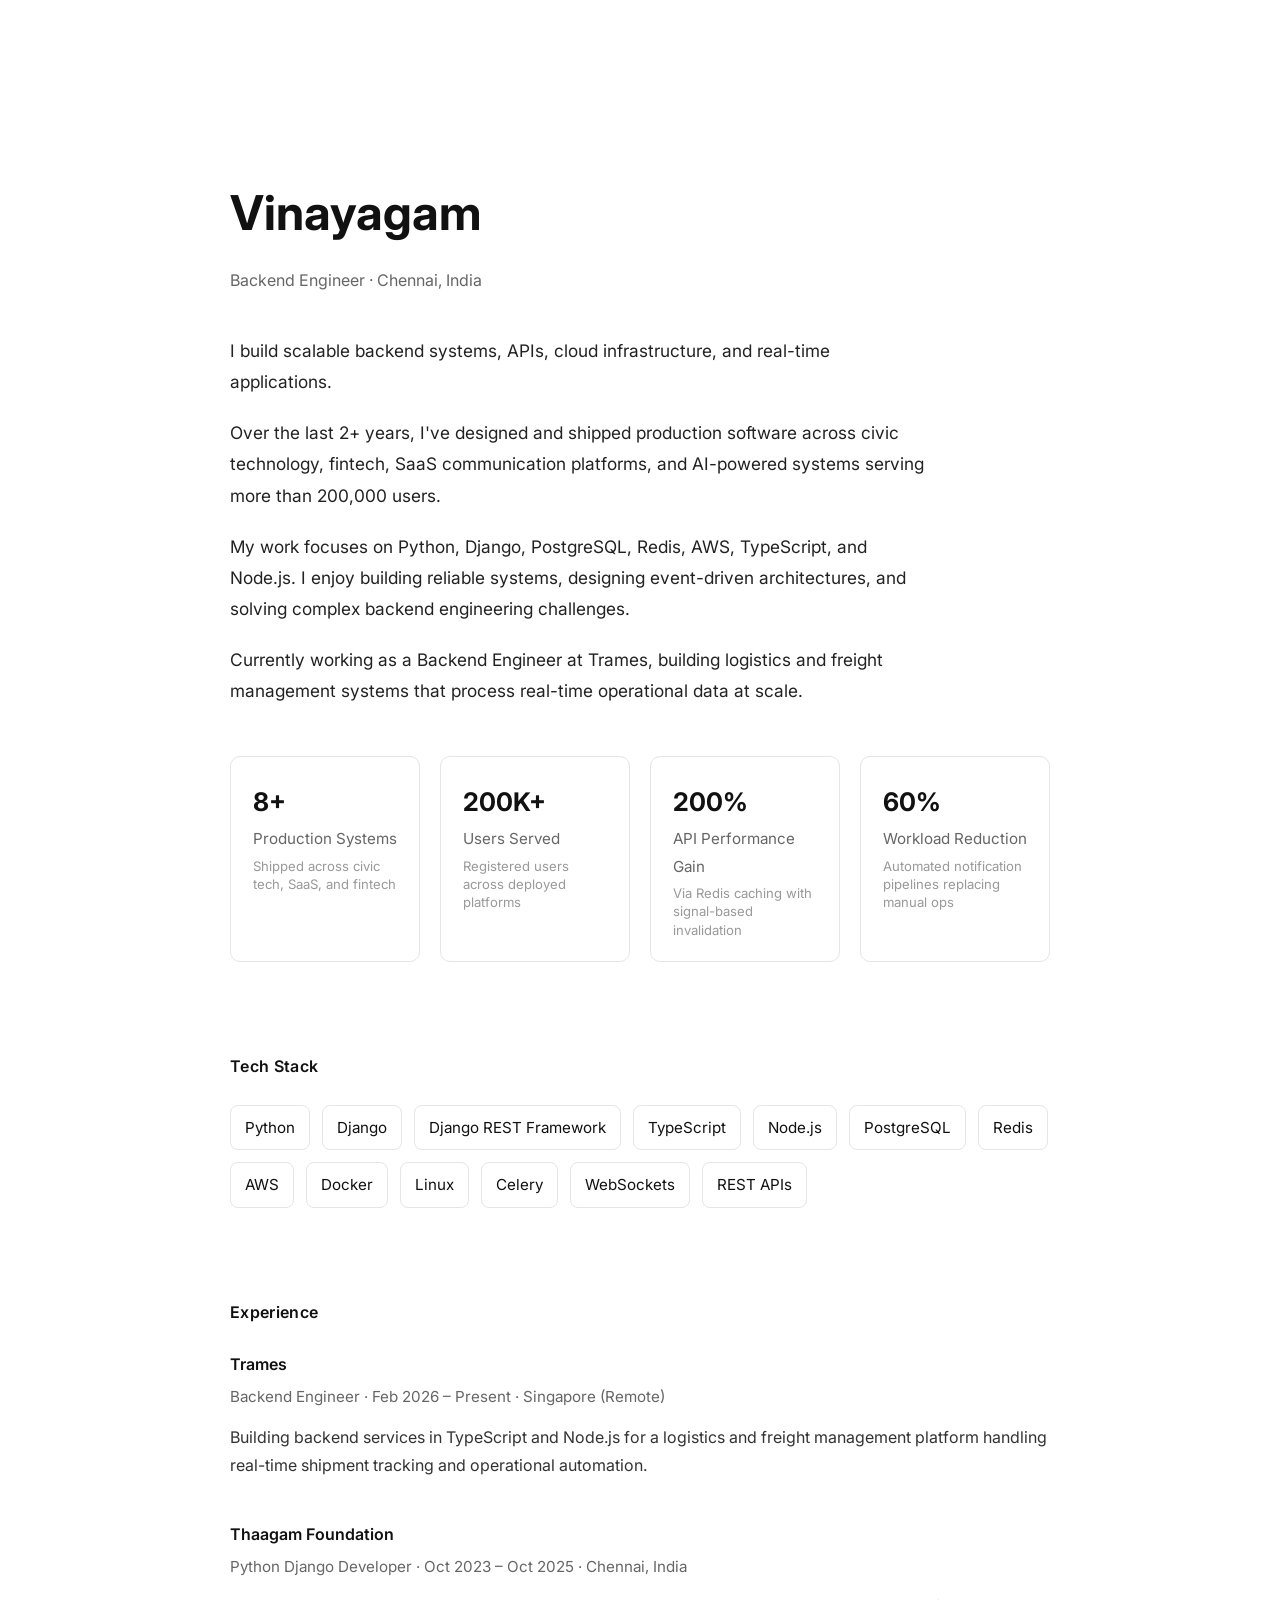
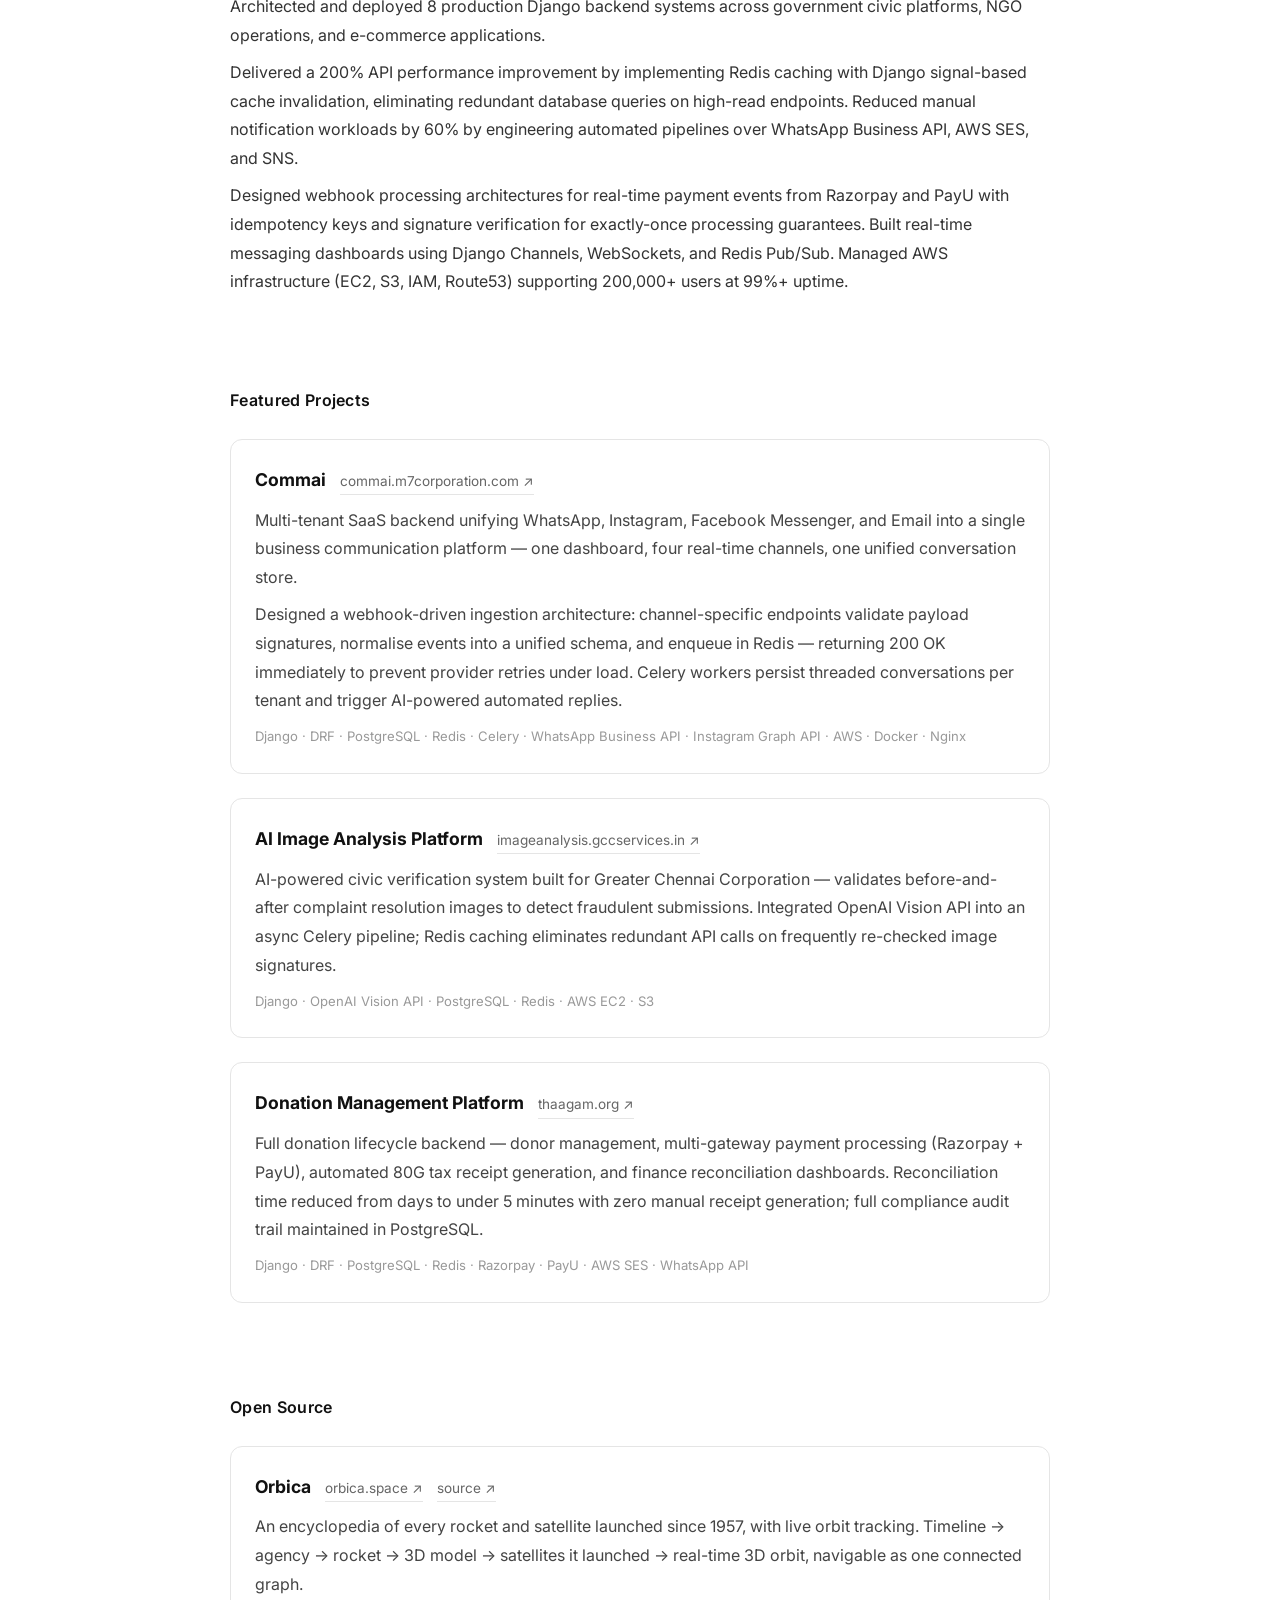
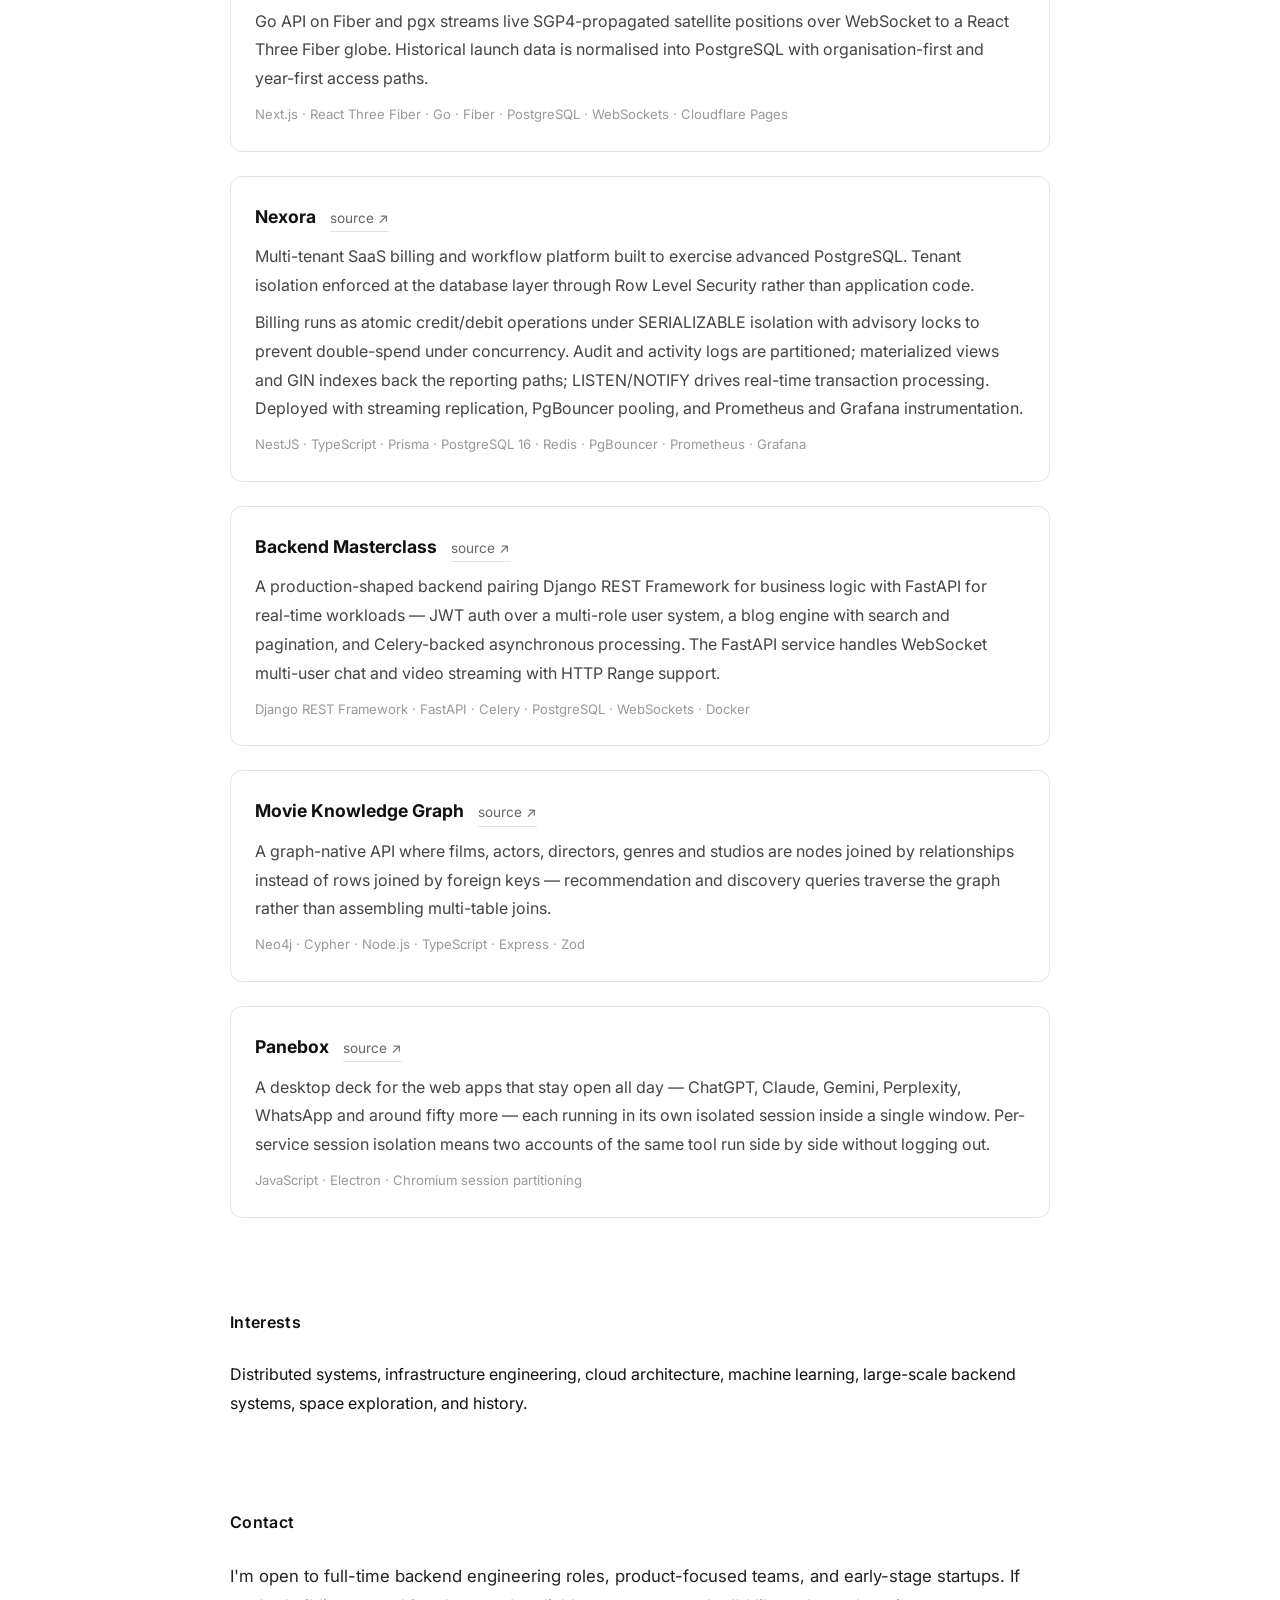
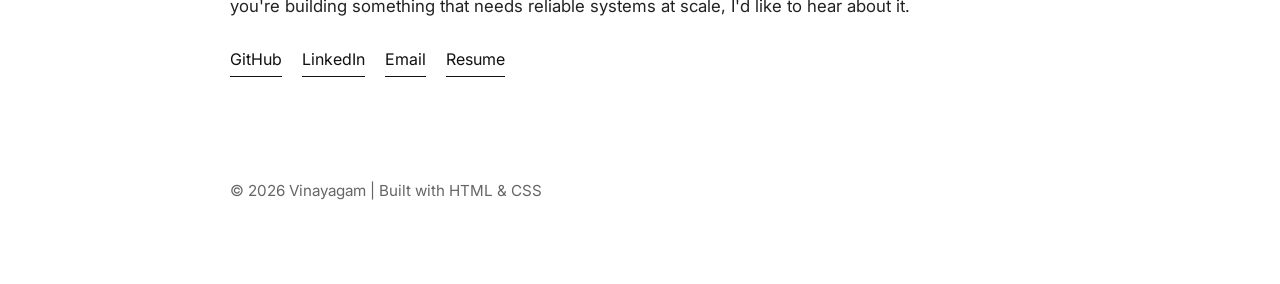
==== commit fe9b2f6e: "Add open source projects section" ====
--- a/index.html
+++ b/index.html
@@ -459,6 +459,121 @@
 
     <section>
 
+        <h2>Open Source</h2>
+
+        <div class="projects">
+
+            <div class="project">
+                <div class="project-header">
+                    <h3>Orbica</h3>
+                    <a class="project-link" href="https://orbica.space" target="_blank">orbica.space ↗</a>
+                    <a class="project-link" href="https://github.com/viny4/orbica" target="_blank">source ↗</a>
+                </div>
+
+                <p>
+                    An encyclopedia of every rocket and satellite launched since 1957, with live
+                    orbit tracking. Timeline → agency → rocket → 3D model → satellites it launched
+                    → real-time 3D orbit, navigable as one connected graph.
+                </p>
+
+                <p>
+                    Go API on Fiber and pgx streams live SGP4-propagated satellite positions over
+                    WebSocket to a React Three Fiber globe. Historical launch data is normalised
+                    into PostgreSQL with organisation-first and year-first access paths.
+                </p>
+
+                <div class="project-stack">
+                    Next.js · React Three Fiber · Go · Fiber · PostgreSQL · WebSockets · Cloudflare Pages
+                </div>
+            </div>
+
+            <div class="project">
+                <div class="project-header">
+                    <h3>Nexora</h3>
+                    <a class="project-link" href="https://github.com/viny4/nexora-saas-platform" target="_blank">source ↗</a>
+                </div>
+
+                <p>
+                    Multi-tenant SaaS billing and workflow platform built to exercise advanced
+                    PostgreSQL. Tenant isolation enforced at the database layer through Row Level
+                    Security rather than application code.
+                </p>
+
+                <p>
+                    Billing runs as atomic credit/debit operations under SERIALIZABLE isolation
+                    with advisory locks to prevent double-spend under concurrency. Audit and
+                    activity logs are partitioned; materialized views and GIN indexes back the
+                    reporting paths; LISTEN/NOTIFY drives real-time transaction processing.
+                    Deployed with streaming replication, PgBouncer pooling, and Prometheus
+                    and Grafana instrumentation.
+                </p>
+
+                <div class="project-stack">
+                    NestJS · TypeScript · Prisma · PostgreSQL 16 · Redis · PgBouncer · Prometheus · Grafana
+                </div>
+            </div>
+
+            <div class="project">
+                <div class="project-header">
+                    <h3>Backend Masterclass</h3>
+                    <a class="project-link" href="https://github.com/viny4/Backend-Masterclass" target="_blank">source ↗</a>
+                </div>
+
+                <p>
+                    A production-shaped backend pairing Django REST Framework for business logic
+                    with FastAPI for real-time workloads — JWT auth over a multi-role user system,
+                    a blog engine with search and pagination, and Celery-backed asynchronous
+                    processing. The FastAPI service handles WebSocket multi-user chat and video
+                    streaming with HTTP Range support.
+                </p>
+
+                <div class="project-stack">
+                    Django REST Framework · FastAPI · Celery · PostgreSQL · WebSockets · Docker
+                </div>
+            </div>
+
+            <div class="project">
+                <div class="project-header">
+                    <h3>Movie Knowledge Graph</h3>
+                    <a class="project-link" href="https://github.com/viny4/movie-knowledge-graph" target="_blank">source ↗</a>
+                </div>
+
+                <p>
+                    A graph-native API where films, actors, directors, genres and studios are
+                    nodes joined by relationships instead of rows joined by foreign keys —
+                    recommendation and discovery queries traverse the graph rather than assembling
+                    multi-table joins.
+                </p>
+
+                <div class="project-stack">
+                    Neo4j · Cypher · Node.js · TypeScript · Express · Zod
+                </div>
+            </div>
+
+            <div class="project">
+                <div class="project-header">
+                    <h3>Panebox</h3>
+                    <a class="project-link" href="https://github.com/viny4/panebox" target="_blank">source ↗</a>
+                </div>
+
+                <p>
+                    A desktop deck for the web apps that stay open all day — ChatGPT, Claude,
+                    Gemini, Perplexity, WhatsApp and around fifty more — each running in its own
+                    isolated session inside a single window. Per-service session isolation means
+                    two accounts of the same tool run side by side without logging out.
+                </p>
+
+                <div class="project-stack">
+                    JavaScript · Electron · Chromium session partitioning
+                </div>
+            </div>
+
+        </div>
+
+    </section>
+
+    <section>
+
         <h2>Interests</h2>
 
         <p>
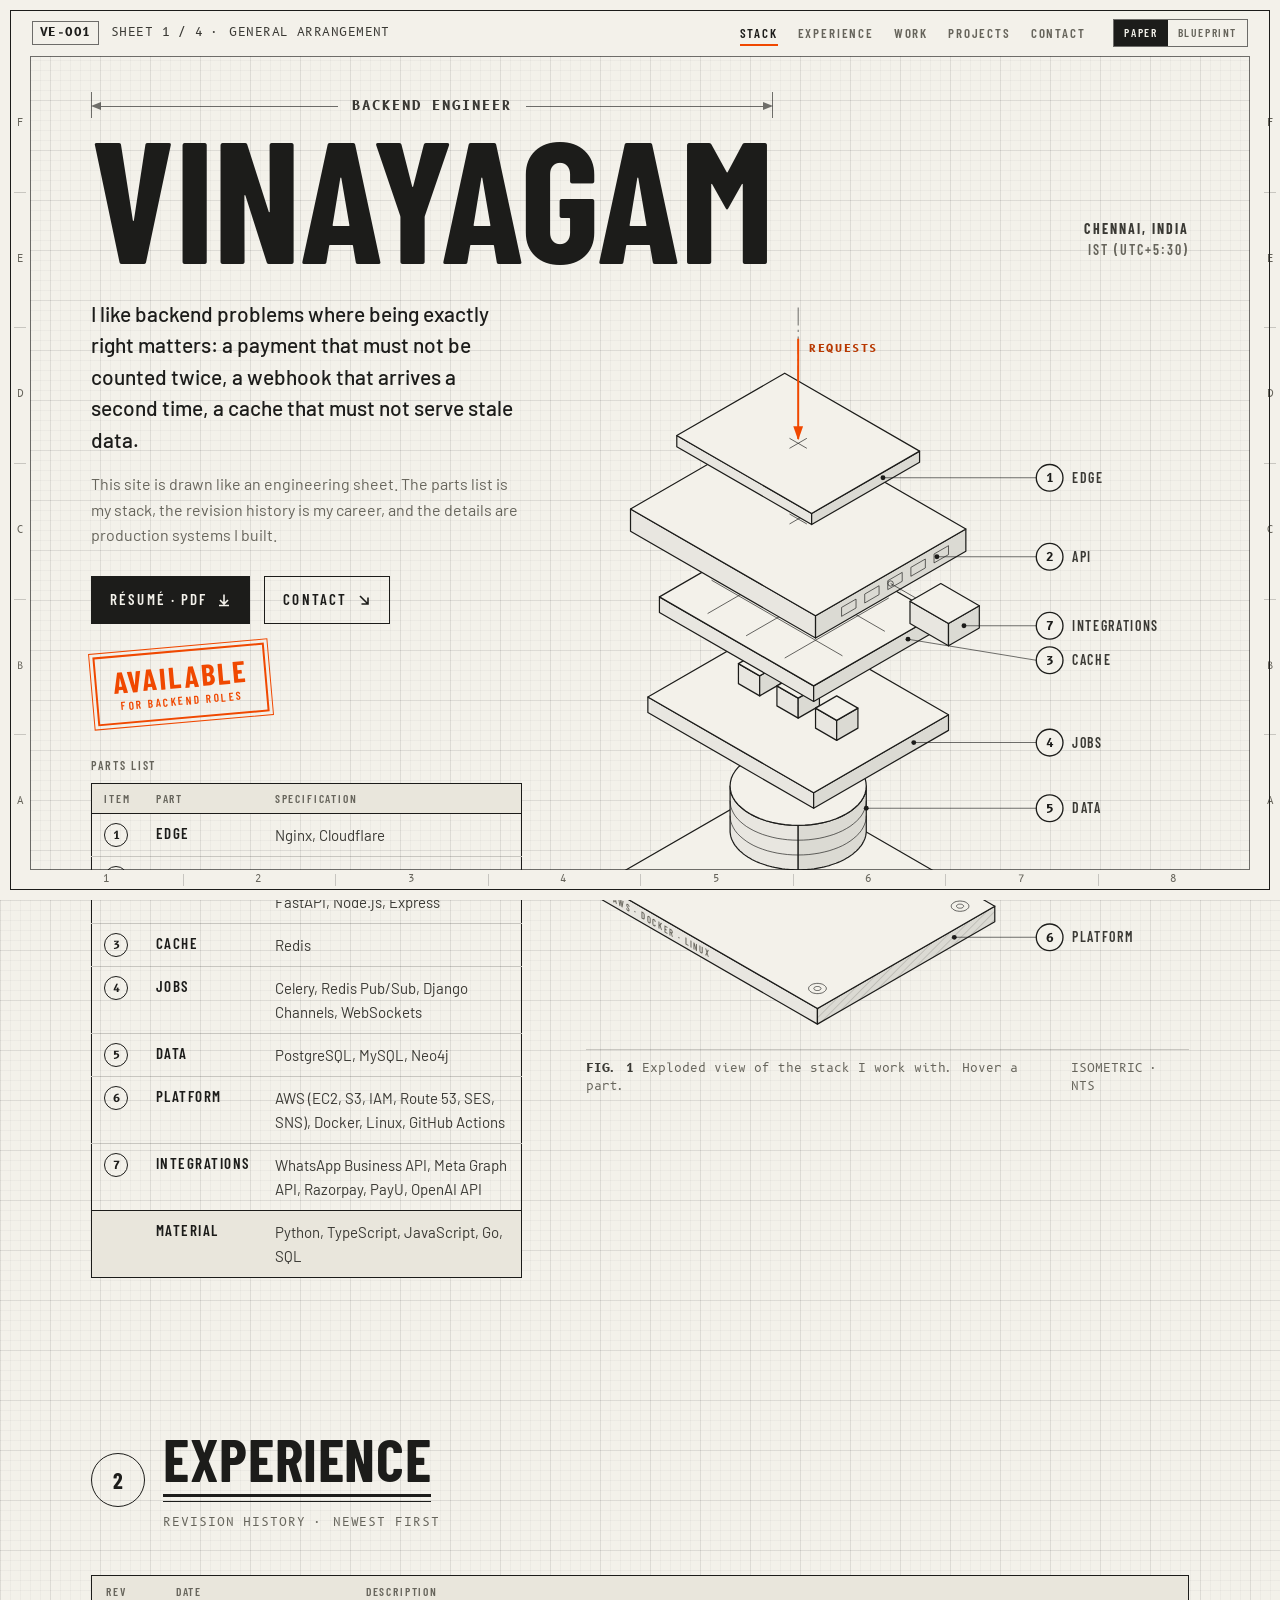
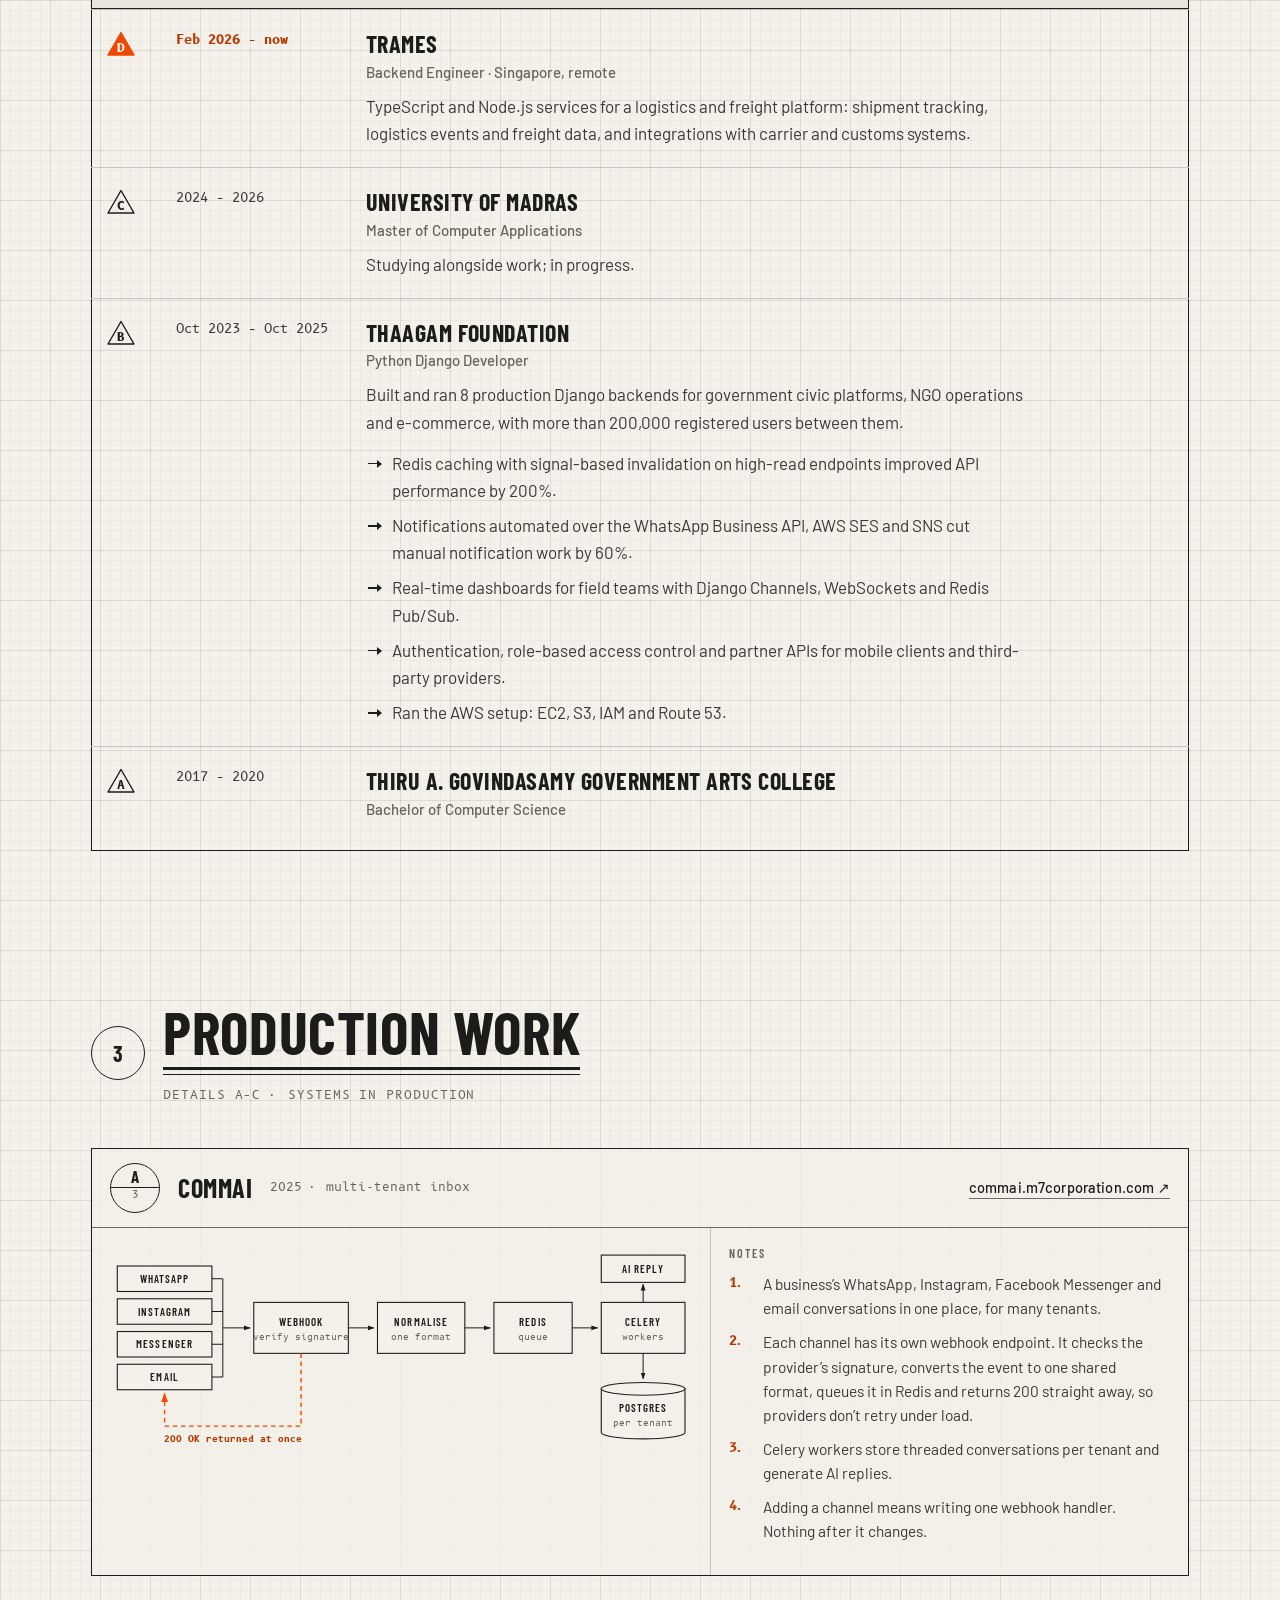
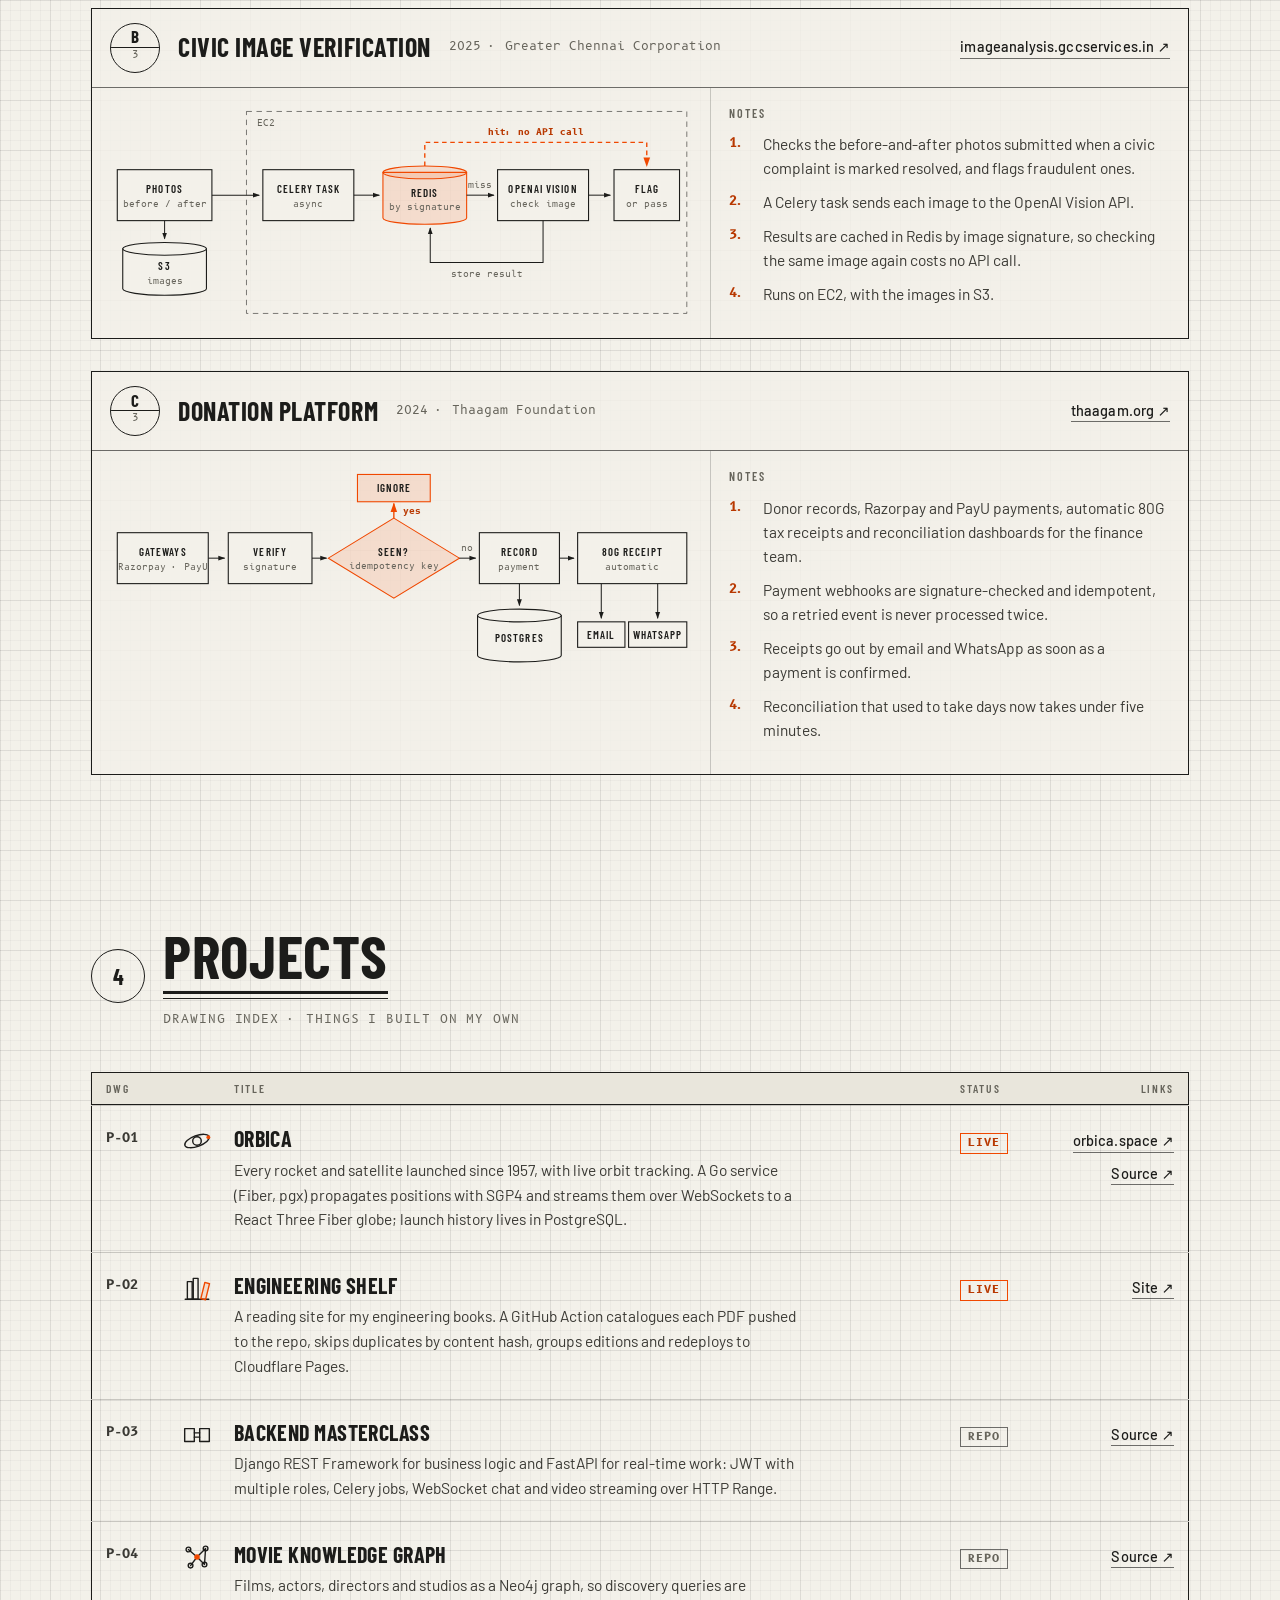
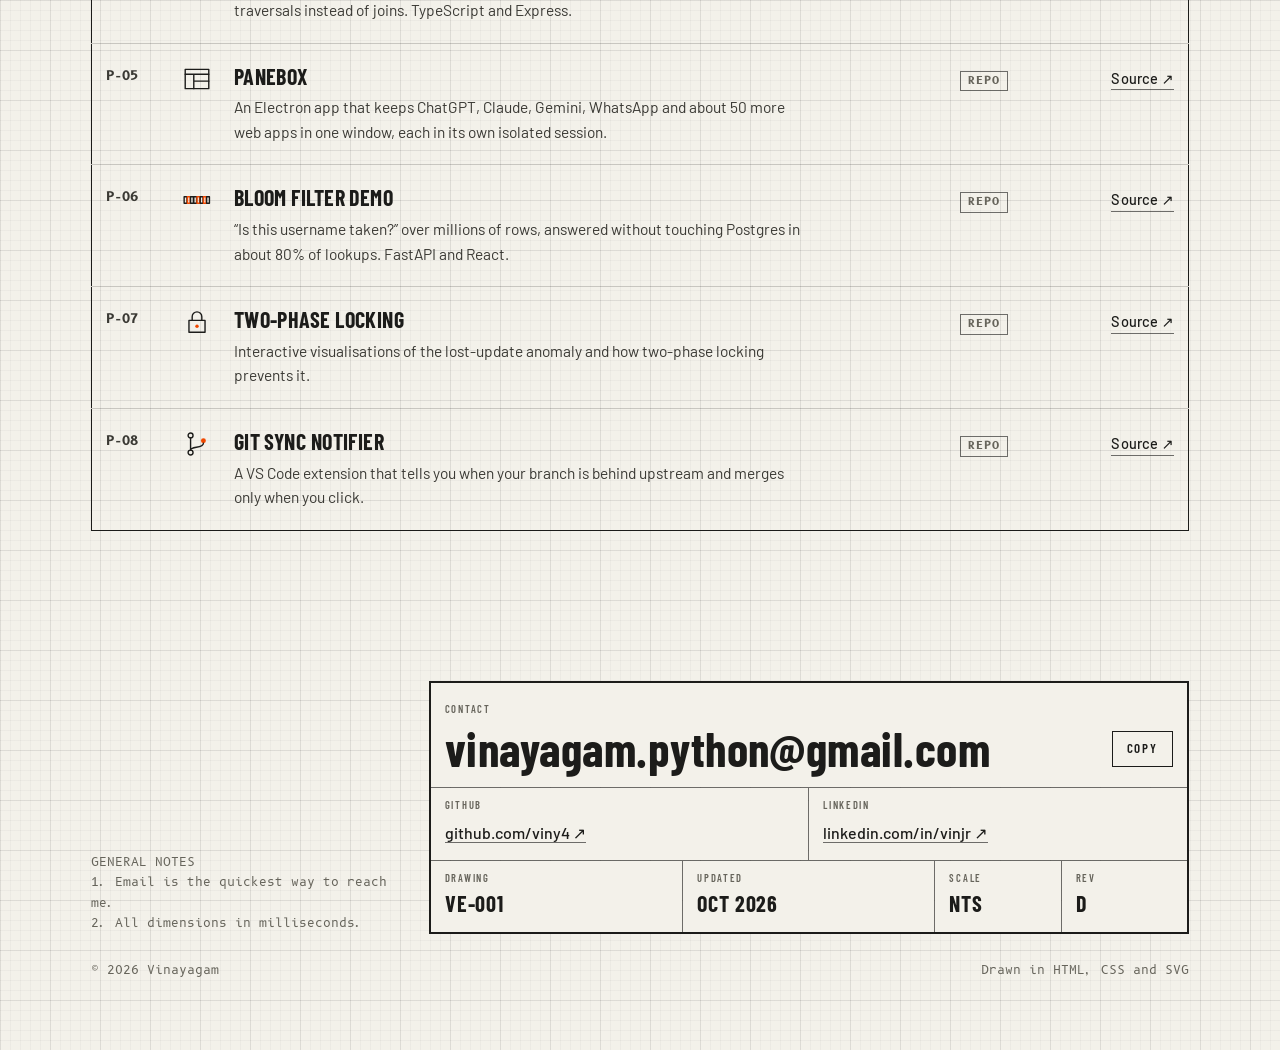
==== commit 759df10a: "Redesign portfolio as engineering sheet" ====
--- a/index.html
+++ b/index.html
@@ -1,615 +1,607 @@
 <!DOCTYPE html>
 <html lang="en">
 <head>
-<meta charset="UTF-8">
-<meta name="viewport" content="width=device-width, initial-scale=1.0">
-
-<title>Vinayagam | Backend Engineer</title>
-
+<meta charset="utf-8">
+<meta name="viewport" content="width=device-width, initial-scale=1">
+<title>Vinayagam · Backend Engineer</title>
+<meta name="description" content="Vinayagam, backend engineer in Chennai, India. Experience, production systems and projects, drawn as an engineering sheet.">
+<meta name="author" content="Vinayagam">
+<link rel="canonical" href="https://vinay-engineer.me/">
+<meta property="og:type" content="website">
+<meta property="og:url" content="https://vinay-engineer.me/">
+<meta property="og:title" content="Vinayagam · Backend Engineer">
+<meta property="og:description" content="Backend engineer in Chennai, India. Experience, production systems and projects, drawn as an engineering sheet.">
+<meta name="twitter:card" content="summary">
+<meta name="theme-color" content="#f3f1ea" media="(prefers-color-scheme: light)">
+<meta name="theme-color" content="#123d68" media="(prefers-color-scheme: dark)">
+<link rel="icon" href="data:image/svg+xml,%3Csvg xmlns='http://www.w3.org/2000/svg' viewBox='0 0 64 64'%3E%3Crect width='64' height='64' fill='%23f04800'/%3E%3Cpath d='M17 15h8l7 26 7-26h8L36 50h-8Z' fill='%23fff'/%3E%3C/svg%3E">
 <link rel="preconnect" href="https://fonts.googleapis.com">
 <link rel="preconnect" href="https://fonts.gstatic.com" crossorigin>
-<link href="https://fonts.googleapis.com/css2?family=Inter:wght@400;500;600;700&display=swap" rel="stylesheet">
-
+<link rel="stylesheet" href="https://fonts.googleapis.com/css2?family=Barlow:ital,wght@0,400;0,500;0,600;1,400&family=Barlow+Condensed:wght@500;600;700&family=B612+Mono:wght@400;700&display=swap">
+<script>
+  try { var t = localStorage.getItem('sheet'); if (t === 'paper' || t === 'blueprint') document.documentElement.dataset.theme = t; } catch (e) {}
+</script>
+<script type="application/ld+json">
+{
+  "@context": "https://schema.org",
+  "@type": "Person",
+  "name": "Vinayagam",
+  "jobTitle": "Backend Engineer",
+  "url": "https://vinay-engineer.me/",
+  "email": "mailto:vinayagam.python@gmail.com",
+  "address": { "@type": "PostalAddress", "addressLocality": "Chennai", "addressCountry": "IN" },
+  "worksFor": { "@type": "Organization", "name": "Trames" },
+  "sameAs": ["https://github.com/viny4", "https://www.linkedin.com/in/vinjr"]
+}
+</script>
 <style>
-
-*{
-    margin:0;
-    padding:0;
-    box-sizing:border-box;
-}
-
-:root{
-    --text:#111;
-    --muted:#666;
-    --border:#e5e5e5;
-    --bg:#ffffff;
-}
-
-body{
-    font-family:'Inter',sans-serif;
-    background:var(--bg);
-    color:var(--text);
-    line-height:1.8;
-    -webkit-font-smoothing:antialiased;
-}
-
-.container{
-    width:min(820px, calc(100% - 48px));
-    margin:auto;
-    padding:80px 0;
-}
-
-section{
-    margin-top:90px;
-}
-
-h2{
-    font-size:1rem;
-    font-weight:600;
-    margin-bottom:24px;
-    letter-spacing:0.02em;
-}
-
-.hero{
-    margin-bottom:80px;
-}
-
-.name{
-    font-size:3rem;
-    font-weight:700;
-    margin-bottom:10px;
-}
-
-.role{
-    color:var(--muted);
-    font-size:1rem;
-    margin-bottom:40px;
-}
-
-.intro{
-    max-width:700px;
-}
-
-.intro p{
-    margin-bottom:20px;
-    font-size:1.08rem;
-    color:#222;
-}
-
-.stats{
-    display:grid;
-    grid-template-columns:repeat(auto-fit,minmax(180px,1fr));
-    gap:20px;
-    margin-top:50px;
-}
-
-.stat{
-    border:1px solid var(--border);
-    padding:22px;
-    border-radius:10px;
-}
-
-.stat-number{
-    font-size:1.6rem;
-    font-weight:700;
-}
-
-.stat-label{
-    color:var(--muted);
-    font-size:.95rem;
-}
-
-.stat-context{
-    color:#999;
-    font-size:.82rem;
-    margin-top:4px;
-    line-height:1.4;
-}
-
-.tech-stack{
-    display:flex;
-    flex-wrap:wrap;
-    gap:12px;
-}
-
-.tech-stack span{
-    border:1px solid var(--border);
-    padding:8px 14px;
-    border-radius:8px;
-    font-size:.95rem;
-}
-
-.experience-item{
-    margin-bottom:40px;
-}
-
-.company{
-    font-weight:600;
-    margin-bottom:4px;
-}
-
-.duration{
-    color:var(--muted);
-    margin-bottom:12px;
-    font-size:.95rem;
-}
-
-.experience-item p{
-    color:#333;
-    margin-bottom:8px;
-}
-
-.projects{
-    display:grid;
-    gap:24px;
-}
-
-.project{
-    border:1px solid var(--border);
-    border-radius:12px;
-    padding:24px;
-}
-
-.project-header{
-    display:flex;
-    align-items:baseline;
-    gap:14px;
-    margin-bottom:10px;
-    flex-wrap:wrap;
-}
-
-.project h3{
-    font-size:1.1rem;
-}
-
-.project-link{
-    color:var(--muted);
-    text-decoration:none;
-    font-size:.85rem;
-    border-bottom:1px solid var(--border);
-    padding-bottom:1px;
-    transition:.2s;
-}
-
-.project-link:hover{
-    color:var(--text);
-    border-color:var(--text);
-}
-
-.project p{
-    color:#444;
-    margin-bottom:8px;
-}
-
-.project p:last-child{
-    margin-bottom:0;
-}
-
-.project-stack{
-    color:#999;
-    font-size:.82rem;
-    margin-top:10px;
-}
-
-.links{
-    display:flex;
-    flex-wrap:wrap;
-    gap:20px;
-}
-
-.links a{
-    color:var(--text);
-    text-decoration:none;
-    border-bottom:1px solid var(--text);
-    padding-bottom:2px;
-    transition:.2s;
-}
-
-.links a:hover{
-    opacity:.5;
-}
-
-.cta{
-    margin-bottom:24px;
-    font-size:1.05rem;
-    color:#222;
-}
-
-.footer{
-    margin-top:100px;
-    color:var(--muted);
-    font-size:.95rem;
-}
-
-@media(max-width:768px){
-
-    .container{
-        width:min(100% - 32px);
-        padding:50px 0;
-    }
-
-    .name{
-        font-size:2.2rem;
-    }
-
-    .stats{
-        grid-template-columns:1fr 1fr;
-    }
-
-}
-
+:root {
+  --paper: #f3f1ea; --paper-2: #e9e6dc; --ink: #1c1c1a; --ink-2: #3a3934; --muted: #66645b;
+  --rule: rgba(28, 28, 26, .62); --hair: rgba(28, 28, 26, .2);
+  --grid-1: rgba(28, 28, 26, .032); --grid-2: rgba(28, 28, 26, .07);
+  --accent: #f04800; --accent-text: #b83800; --accent-tint: rgba(240, 72, 0, .12); --on-accent: #ffffff;
+  --shade-l: 5%; --shade-r: 11%;
+  --cond: "Barlow Condensed", "Arial Narrow", sans-serif;
+  --sans: Barlow, system-ui, -apple-system, "Segoe UI", sans-serif;
+  --mono: "B612 Mono", ui-monospace, Menlo, Consolas, monospace;
+  --m-out: 10px; --m-in: 30px; --m-top: 56px;
+  color-scheme: light;
+}
+@media (prefers-color-scheme: dark) {
+  :root:not([data-theme="paper"]) {
+    --paper: #123d68; --paper-2: rgba(255, 255, 255, .05); --ink: #f1f6fc; --ink-2: #d6e2ef; --muted: #a7bdd5;
+    --rule: rgba(241, 246, 252, .62); --hair: rgba(241, 246, 252, .2);
+    --grid-1: rgba(255, 255, 255, .045); --grid-2: rgba(255, 255, 255, .095);
+    --accent: #ffc94d; --accent-text: #ffd36e; --accent-tint: rgba(255, 201, 77, .16); --on-accent: #10263f;
+    --shade-l: 6%; --shade-r: 13%;
+    color-scheme: dark;
+  }
+}
+:root[data-theme="blueprint"] {
+  --paper: #123d68; --paper-2: rgba(255, 255, 255, .05); --ink: #f1f6fc; --ink-2: #d6e2ef; --muted: #a7bdd5;
+  --rule: rgba(241, 246, 252, .62); --hair: rgba(241, 246, 252, .2);
+  --grid-1: rgba(255, 255, 255, .045); --grid-2: rgba(255, 255, 255, .095);
+  --accent: #ffc94d; --accent-text: #ffd36e; --accent-tint: rgba(255, 201, 77, .16); --on-accent: #10263f;
+  --shade-l: 6%; --shade-r: 13%;
+  color-scheme: dark;
+}
+
+*, *::before, *::after { box-sizing: border-box; }
+html { -webkit-text-size-adjust: 100%; scroll-behavior: smooth; scroll-padding-top: calc(var(--m-top) + 24px); }
+body {
+  margin: 0; color: var(--ink-2); font: 400 17px/1.6 var(--sans);
+  background-color: var(--paper);
+  background-image:
+    linear-gradient(var(--grid-2) 1px, transparent 1px), linear-gradient(90deg, var(--grid-2) 1px, transparent 1px),
+    linear-gradient(var(--grid-1) 1px, transparent 1px), linear-gradient(90deg, var(--grid-1) 1px, transparent 1px);
+  background-size: 50px 50px, 50px 50px, 10px 10px, 10px 10px;
+  -webkit-font-smoothing: antialiased;
+  transition: background-color .35s ease, color .35s ease;
+}
+::selection { background: var(--accent); color: var(--on-accent); }
+a { color: inherit; }
+:focus-visible { outline: 2px solid var(--accent); outline-offset: 3px; }
+.sr-only { position: absolute; width: 1px; height: 1px; overflow: hidden; clip: rect(0 0 0 0); white-space: nowrap; }
+.skip { position: fixed; left: 40px; top: -60px; z-index: 100; padding: 10px 14px; background: var(--ink); color: var(--paper); font: 600 14px var(--cond); letter-spacing: .1em; text-transform: uppercase; text-decoration: none; }
+.skip:focus { top: 64px; }
+
+/* ── The sheet border ── */
+.band { position: fixed; z-index: 40; background: var(--paper); transition: background-color .35s ease; }
+.band-top { top: 0; left: 0; right: 0; height: var(--m-top); }
+.band-bottom { bottom: 0; left: 0; right: 0; height: var(--m-in); }
+.band-left { top: 0; bottom: 0; left: 0; width: var(--m-in); }
+.band-right { top: 0; bottom: 0; right: 0; width: var(--m-in); }
+.border-out, .border-in { position: fixed; z-index: 41; pointer-events: none; }
+.border-out { inset: var(--m-out); border: 1.5px solid var(--ink); }
+.border-in { top: var(--m-top); left: var(--m-in); right: var(--m-in); bottom: var(--m-in); border: 1px solid var(--rule); }
+.zones { position: absolute; display: flex; font: 400 9.5px/1 var(--mono); color: var(--muted); }
+.band-left .zones, .band-right .zones { flex-direction: column; top: var(--m-top); bottom: var(--m-in); left: var(--m-out); right: 0; }
+.band-bottom .zones { left: var(--m-in); right: var(--m-in); top: 0; bottom: var(--m-out); }
+.zones span { flex: 1; display: grid; place-items: center; position: relative; }
+.band-left .zones span + span::before, .band-right .zones span + span::before { content: ""; position: absolute; top: 0; left: 4px; right: 4px; height: 1px; background: var(--hair); }
+.band-bottom .zones span + span::before { content: ""; position: absolute; left: 0; top: 4px; bottom: 4px; width: 1px; background: var(--hair); }
+
+.bar { position: absolute; left: var(--m-in); right: var(--m-in); top: var(--m-out); bottom: 0; display: flex; align-items: center; gap: 18px; padding: 0 2px; }
+.ref { display: flex; align-items: center; gap: 12px; text-decoration: none; font: 400 11.5px/1 var(--mono); letter-spacing: .04em; color: var(--ink-2); white-space: nowrap; overflow: hidden; }
+.ref b { font-weight: 700; padding: 5px 7px; border: 1px solid var(--rule); color: var(--ink); }
+.nav { margin-left: auto; display: flex; }
+.nav a { position: relative; padding: 8px 10px; text-decoration: none; font: 600 13px/1 var(--cond); letter-spacing: .14em; text-transform: uppercase; color: var(--muted); transition: color .15s; }
+.nav a:hover, .nav a[aria-current="true"] { color: var(--ink); }
+.nav a[aria-current="true"]::after { content: ""; position: absolute; left: 10px; right: 10px; bottom: 2px; height: 2px; background: var(--accent); }
+.print { display: flex; border: 1px solid var(--rule); flex: none; }
+.print button { border: 0; background: none; cursor: pointer; padding: 7px 10px; font: 600 11.5px/1 var(--cond); letter-spacing: .14em; color: var(--muted); }
+.print button[aria-pressed="true"] { background: var(--ink); color: var(--paper); }
+
+/* ── Layout ── */
+.page { max-width: 1260px; margin: 0 auto; padding: calc(var(--m-top) + 44px) calc(var(--m-in) + clamp(16px, 4vw, 52px)) calc(var(--m-in) + 40px); }
+.label { font: 600 12px/1.2 var(--cond); letter-spacing: .16em; text-transform: uppercase; color: var(--muted); }
+
+/* ── Sheet 1: general arrangement ── */
+.ga { display: grid; grid-template-columns: minmax(0, 5fr) minmax(0, 7fr); gap: 28px 64px; align-items: start; }
+.ga-intro { grid-column: 1; grid-row: 2; }
+.ga-bom { grid-column: 1; grid-row: 3; }
+.ga .fig { grid-column: 2; grid-row: 2 / span 2; }
+.ga-title { grid-column: 1 / -1; display: flex; flex-wrap: wrap; align-items: flex-end; justify-content: space-between; gap: 16px 40px; }
+.name { display: inline-block; }
+.dim { position: relative; display: flex; align-items: center; gap: 0; margin: 0 0 14px; color: var(--ink-2); }
+.dim i { flex: 1; height: 1px; background: var(--rule); }
+.dim b { padding: 0 14px; font: 700 12.5px/1 var(--mono); letter-spacing: .16em; white-space: nowrap; }
+.dim::before, .dim::after { content: ""; width: 0; height: 0; border-top: 4px solid transparent; border-bottom: 4px solid transparent; }
+.dim::before { border-right: 10px solid var(--rule); }
+.dim::after { border-left: 10px solid var(--rule); }
+.dim s { position: absolute; top: -8px; height: 26px; width: 1px; background: var(--rule); text-decoration: none; }
+.dim s:first-of-type { left: 0; } .dim s:last-of-type { right: 0; }
+h1 { margin: 0; color: var(--ink); font: 700 clamp(78px, 13.4vw, 214px)/.8 var(--cond); letter-spacing: -.004em; text-transform: uppercase; }
+.where { margin: 0 0 4px; text-align: right; font: 600 14px/1.5 var(--cond); letter-spacing: .14em; color: var(--muted); }
+.where strong { display: block; font-weight: 700; color: var(--ink-2); }
+.lede { margin: 6px 0 16px; font: 500 21px/1.5 var(--sans); color: var(--ink); }
+.lede-2 { margin: 0 0 28px; font-size: 16px; color: var(--muted); }
+.actions { display: flex; flex-wrap: wrap; align-items: center; gap: 12px 14px; }
+.btn { display: inline-flex; align-items: center; gap: 10px; height: 48px; padding: 0 18px; border: 1.5px solid var(--ink); background: transparent; color: var(--ink); font: 600 15px/1 var(--cond); letter-spacing: .14em; text-transform: uppercase; text-decoration: none; cursor: pointer; transition: background-color .15s, color .15s, border-color .15s; }
+.btn:hover { background: var(--ink); color: var(--paper); }
+.btn-solid { background: var(--ink); color: var(--paper); }
+.btn-solid:hover { background: var(--accent); border-color: var(--accent); color: var(--on-accent); }
+.btn svg { width: 14px; height: 14px; }
+.stamp { display: inline-block; margin: 26px 0 0 4px; padding: 9px 16px 10px; border: 2.5px solid var(--accent); outline: 1px solid var(--accent); outline-offset: 3px; color: var(--accent); transform: rotate(-5deg); text-align: center; text-transform: uppercase; }
+.stamp b { display: block; font: 700 30px/1 var(--cond); letter-spacing: .08em; }
+.stamp span { display: block; margin-top: 4px; font: 600 11.5px/1 var(--cond); letter-spacing: .22em; }
+
+.fig { margin: 0; position: relative; }
+.fig svg { display: block; width: 100%; height: auto; }
+.fig figcaption { display: flex; justify-content: space-between; gap: 16px; margin-top: 10px; padding-top: 10px; border-top: 1px solid var(--hair); font: 400 11.5px/1.5 var(--mono); color: var(--muted); }
+.fig figcaption b { color: var(--ink-2); font-weight: 700; }
+
+.iso .face { stroke: var(--ink); stroke-width: 1.1; stroke-linejoin: round; transition: fill .25s, stroke .25s; }
+.iso .face.t { fill: var(--paper); }
+.iso .face.l { fill: color-mix(in srgb, var(--ink) var(--shade-l), var(--paper)); }
+.iso .face.r { fill: color-mix(in srgb, var(--ink) var(--shade-r), var(--paper)); }
+.iso .hatch { fill: url(#hatch); stroke: none; pointer-events: none; }
+.iso .detail { fill: none; stroke: var(--ink); stroke-width: .8; stroke-opacity: .75; }
+.iso .axis { fill: none; stroke: var(--rule); stroke-width: .9; stroke-dasharray: 16 4 2 4; }
+.iso .flow { fill: none; stroke: var(--accent); stroke-width: 1.8; }
+.iso .flow-label { font: 700 10px var(--mono); letter-spacing: .14em; fill: var(--accent-text); }
+.iso .engrave { font-family: var(--cond); font-weight: 600; letter-spacing: .18em; fill: var(--muted); }
+.iso .leader { fill: none; stroke: var(--rule); stroke-width: .9; }
+.iso .anchor { fill: var(--ink); }
+.iso .ball { fill: var(--paper); stroke: var(--ink); stroke-width: 1.2; transition: fill .2s, stroke .2s; }
+.iso .ball-n { font: 700 11px var(--mono); text-anchor: middle; fill: var(--ink); }
+.iso .bname { font: 600 12.5px var(--cond); letter-spacing: .12em; fill: var(--ink-2); }
+.iso .part, .iso .callout { cursor: default; }
+.iso .part { transform: none; transition: transform 1.25s cubic-bezier(.16, .84, .24, 1) var(--d); }
+.iso .callouts { opacity: 1; transition: opacity .8s ease 1s; }
+.fig.pre .part { transform: translateY(var(--c)); transition: none; }
+.fig.pre .callouts { opacity: 0; transition: none; }
+.iso .part.hot .face { fill: color-mix(in srgb, var(--accent) 22%, var(--paper)); stroke: var(--accent); }
+.iso .callout.hot .ball { fill: var(--accent); stroke: var(--accent); }
+.iso .callout.hot .ball-n { fill: var(--on-accent); }
+.iso .callout.hot .bname { fill: var(--accent-text); }
+.iso .callout.hot .leader { stroke: var(--accent); }
+
+.bom { width: 100%; margin-top: 12px; border-collapse: collapse; border: 1.5px solid var(--ink); font-size: 15px; }
+.bom caption { caption-side: top; text-align: left; padding: 0 0 10px; }
+.bom th { padding: 9px 12px; background: var(--paper-2); border-bottom: 1.5px solid var(--ink); text-align: left; font: 600 11.5px/1 var(--cond); letter-spacing: .16em; text-transform: uppercase; color: var(--muted); }
+.bom td { padding: 9px 12px; border-top: 1px solid var(--hair); vertical-align: top; transition: background-color .2s; }
+.bom td:first-child { width: 52px; }
+.bom .no { display: grid; place-items: center; width: 24px; height: 24px; border: 1.2px solid var(--ink); border-radius: 50%; font: 700 11px/1 var(--mono); color: var(--ink); transition: background-color .2s, color .2s, border-color .2s; }
+.bom .pn { font: 600 15px/1.45 var(--cond); letter-spacing: .1em; text-transform: uppercase; color: var(--ink); white-space: nowrap; }
+.bom tr.hot td { background: var(--accent-tint); }
+.bom tr.hot .no { background: var(--accent); border-color: var(--accent); color: var(--on-accent); }
+.bom tfoot td { border-top: 1.5px solid var(--ink); background: var(--paper-2); }
+
+/* ── Sheets 2-4 ── */
+.sheet { margin-top: 150px; }
+.view { display: flex; align-items: center; gap: 18px; margin-bottom: 44px; }
+.bubble { display: grid; place-items: center; width: 54px; height: 54px; flex: none; border: 1.5px solid var(--ink); border-radius: 50%; font: 700 22px/1 var(--cond); color: var(--ink); }
+.view h2 { position: relative; display: inline-block; margin: 0; padding-bottom: 6px; border-bottom: 3px solid var(--ink); color: var(--ink); font: 700 clamp(38px, 5.4vw, 60px)/1 var(--cond); letter-spacing: .01em; text-transform: uppercase; }
+.view h2::after { content: ""; position: absolute; left: 0; right: 0; bottom: -8px; height: 1px; background: var(--ink); }
+.view p { margin: 18px 0 0; font: 400 11.5px/1.4 var(--mono); letter-spacing: .08em; text-transform: uppercase; color: var(--muted); }
+
+table.revs, table.idx { width: 100%; border-collapse: collapse; border: 1.5px solid var(--ink); }
+.revs th, .idx th { padding: 10px 14px; background: var(--paper-2); border-bottom: 1.5px solid var(--ink); text-align: left; font: 600 11.5px/1 var(--cond); letter-spacing: .16em; text-transform: uppercase; color: var(--muted); }
+.revs td, .idx td { padding: 20px 14px; border-top: 1px solid var(--hair); vertical-align: top; }
+.revs td.rev { width: 70px; }
+.revs td.when { width: 190px; font: 400 13px/1.6 var(--mono); color: var(--ink-2); white-space: nowrap; }
+.delta { width: 30px; height: 27px; display: block; }
+.delta path { fill: none; stroke: var(--ink); stroke-width: 1.4; stroke-linejoin: round; }
+.delta text { font: 700 12px var(--mono); text-anchor: middle; fill: var(--ink); }
+.revs tr.current .delta path { fill: var(--accent); stroke: var(--accent); }
+.revs tr.current .delta text { fill: var(--on-accent); }
+.revs tr.current td.when { color: var(--accent-text); font-weight: 700; }
+.revs h3, .idx h3 { margin: 0; color: var(--ink); font: 700 24px/1.15 var(--cond); letter-spacing: .02em; text-transform: uppercase; }
+.revs .role { margin: 4px 0 10px; font: 500 15px/1.4 var(--sans); color: var(--muted); }
+.revs p { margin: 0; max-width: 66ch; }
+.revs ul { margin: 14px 0 0; padding: 0; list-style: none; max-width: 66ch; }
+.revs li { position: relative; padding-left: 26px; margin-top: 8px; }
+.revs li::before { content: ""; position: absolute; left: 2px; top: 13px; width: 12px; height: 1.5px; background: var(--ink); }
+.revs li::after { content: ""; position: absolute; left: 11px; top: 10px; border-left: 5px solid var(--ink); border-top: 4px solid transparent; border-bottom: 4px solid transparent; }
+
+.detail { border: 1.5px solid var(--ink); margin-bottom: 32px; background: color-mix(in srgb, var(--paper) 82%, transparent); }
+.detail-head { display: flex; flex-wrap: wrap; align-items: center; gap: 10px 18px; padding: 14px 18px; border-bottom: 1px solid var(--rule); }
+.tag { display: grid; grid-template-rows: 1fr 1fr; width: 50px; height: 50px; flex: none; border: 1.5px solid var(--ink); border-radius: 50%; overflow: hidden; text-align: center; }
+.tag b { align-self: end; padding-bottom: 1px; border-bottom: 1px solid var(--ink); font: 700 17px/1.1 var(--cond); color: var(--ink); }
+.tag span { padding-top: 3px; font: 400 9.5px/1 var(--mono); color: var(--muted); }
+.detail h3 { margin: 0; color: var(--ink); font: 700 26px/1.1 var(--cond); letter-spacing: .02em; text-transform: uppercase; }
+.detail-head .meta { font: 400 12px/1.4 var(--mono); color: var(--muted); }
+.ext { font: 500 14.5px/1.4 var(--sans); letter-spacing: .01em; color: var(--ink); text-decoration: none; border-bottom: 1px solid var(--rule); padding-bottom: 1px; white-space: nowrap; transition: color .15s, border-color .15s; }
+.ext::after { content: " \2197"; }
+.ext:hover { color: var(--accent-text); border-color: var(--accent); }
+.detail-head .ext { margin-left: auto; }
+.detail-body { display: grid; grid-template-columns: minmax(0, 1.3fr) minmax(0, 1fr); }
+.schematic { margin: 0; padding: 18px; border-right: 1px solid var(--hair); overflow-x: auto; }
+.sch { display: block; width: 100%; height: auto; min-width: 540px; }
+.pan { display: none; position: sticky; left: 0; margin-top: 10px; font: 600 11px/1 var(--cond); letter-spacing: .16em; text-transform: uppercase; color: var(--muted); }
+.sch .sb { fill: var(--paper); stroke: var(--ink); stroke-width: 1.2; }
+.sch .sb.hot { fill: var(--accent-tint); stroke: var(--accent); }
+.sch .zone { fill: none; stroke: var(--rule); stroke-dasharray: 6 5; }
+.sch .sl { font: 600 12px var(--cond); letter-spacing: .1em; text-anchor: middle; fill: var(--ink); }
+.sch .ss { font: 400 9.5px var(--mono); text-anchor: middle; fill: var(--muted); }
+.sch .sa { fill: none; stroke: var(--ink); stroke-width: 1.1; }
+.sch .sa.hot { stroke: var(--accent); stroke-width: 1.5; }
+.sch .sa.dash { stroke-dasharray: 5 4; }
+.sch .sn { font: 400 9.5px var(--mono); fill: var(--muted); }
+.sch .sn.hot { fill: var(--accent-text); font-weight: 700; }
+.ah { fill: var(--ink); }
+.ah-acc { fill: var(--accent); }
+.hatch-line { stroke: var(--ink); stroke-opacity: .32; stroke-width: .8; }
+.notes { padding: 18px 22px 22px 18px; }
+.notes .label { display: block; margin-bottom: 12px; }
+.notes ol { margin: 0; padding: 0; list-style: none; counter-reset: n; }
+.notes li { counter-increment: n; position: relative; padding-left: 34px; margin-bottom: 10px; font-size: 15.5px; line-height: 1.55; }
+.notes li::before { content: counter(n) "."; position: absolute; left: 0; top: 1px; font: 700 13px/1.6 var(--mono); color: var(--accent-text); }
+
+.idx td.dwg { width: 76px; font: 700 13px/1.9 var(--mono); color: var(--ink-2); white-space: nowrap; }
+.idx td.g { width: 52px; padding-right: 0; }
+.glyph { display: block; width: 30px; height: 30px; fill: none; stroke: var(--ink); stroke-width: 1.3; stroke-linecap: round; stroke-linejoin: round; }
+.glyph .dot { fill: var(--accent); stroke: none; }
+.glyph .dotf { fill: var(--accent-tint); stroke: var(--accent); }
+.idx h3 { font-size: 22px; }
+.idx p { margin: 6px 0 0; max-width: 64ch; font-size: 15.5px; }
+.idx td.st { width: 92px; }
+.st-live, .st-repo { display: inline-block; padding: 4px 7px; font: 700 10.5px/1 var(--mono); letter-spacing: .08em; border: 1px solid var(--rule); color: var(--muted); }
+.st-live { border-color: var(--accent); color: var(--accent-text); }
+.idx td.ln { width: 150px; text-align: right; }
+.idx td.ln .ext { display: inline-block; margin: 0 0 6px 10px; }
+
+/* ── Title block ── */
+.tb-wrap { display: grid; grid-template-columns: minmax(0, 1fr) minmax(0, 760px); gap: 40px; align-items: end; margin-top: 150px; }
+.tb-note { margin: 0; font: 400 12px/1.7 var(--mono); color: var(--muted); }
+.tb { display: grid; grid-template-columns: repeat(6, minmax(0, 1fr)); gap: 1px; background: var(--rule); border: 2px solid var(--ink); }
+.tb > div { background: var(--paper); padding: 11px 14px 13px; min-width: 0; transition: background-color .35s ease; }
+.tb .label { display: block; margin-bottom: 8px; font-size: 10.5px; }
+.tb .wide { grid-column: span 6; }
+.tb .half { grid-column: span 3; }
+.tb .third { grid-column: span 2; }
+.tb .sixth { grid-column: span 1; }
+.mail { display: inline-block; color: var(--ink); text-decoration: none; overflow-wrap: anywhere; font: 700 clamp(28px, 4.2vw, 48px)/1.05 var(--cond); letter-spacing: .01em; }
+.mail:hover { color: var(--accent-text); }
+.mail-row { display: flex; flex-wrap: wrap; align-items: center; justify-content: space-between; gap: 12px 20px; }
+.copy { height: 36px; padding: 0 14px; font-size: 13px; }
+.tb .v { font: 500 16px/1.4 var(--sans); color: var(--ink); }
+.tb .v a { text-decoration: none; border-bottom: 1px solid var(--rule); }
+.tb .v a:hover { color: var(--accent-text); border-color: var(--accent); }
+.tb .big { font: 700 22px/1 var(--cond); color: var(--ink); letter-spacing: .04em; }
+.foot { display: flex; justify-content: space-between; gap: 16px; margin-top: 28px; font: 400 11.5px/1.5 var(--mono); color: var(--muted); }
+
+@media (max-width: 1100px) {
+  .ga { grid-template-columns: 1fr; }
+  .ga-intro, .ga-bom, .ga .fig { grid-column: 1; grid-row: auto; }
+  .fig { max-width: 720px; }
+  .detail-body { grid-template-columns: 1fr; }
+  .schematic { border-right: 0; border-bottom: 1px solid var(--hair); }
+  .tb-wrap { grid-template-columns: 1fr; }
+}
+@media (max-width: 760px) {
+  :root { --m-out: 6px; --m-in: 12px; --m-top: 54px; }
+  .zones, .nav, .ref span { display: none; }
+  .print { margin-left: auto; }
+  .page { padding-top: calc(var(--m-top) + 28px); }
+  .where { text-align: left; }
+  .lede { font-size: 19px; }
+  .sheet, .tb-wrap { margin-top: 104px; }
+  .iso .bname { font-size: 16px; }
+  .iso .ball-n { font-size: 13px; }
+  table.revs, table.idx, .revs tbody, .idx tbody, .revs tr, .idx tr, .revs td, .idx td { display: block; width: auto !important; }
+  .revs thead, .idx thead { display: none; }
+  .revs tr, .idx tr { position: relative; padding: 18px 16px; border-top: 1px solid var(--hair); }
+  .revs tr:first-child, .idx tr:first-child { border-top: 0; }
+  .revs td, .idx td { padding: 0; border: 0; }
+  .revs td.rev { position: absolute; right: 16px; top: 18px; }
+  .revs td.when { margin-bottom: 8px; }
+  .idx td.dwg, .idx td.g { display: inline-block; vertical-align: middle; margin: 0 10px 8px 0; }
+  .idx td.st { margin-top: 10px; }
+  .idx td.ln { text-align: left; margin-top: 10px; }
+  .idx td.ln .ext { margin: 0 14px 0 0; }
+  .pan { display: inline-block; }
+  .tb .half, .tb .third { grid-column: span 6; }
+  .tb .sixth { grid-column: span 3; }
+}
+@media (prefers-reduced-motion: reduce) {
+  html { scroll-behavior: auto; }
+  *, *::before, *::after { transition: none !important; animation: none !important; }
+}
 </style>
 </head>
 <body>
-
-<div class="container">
-
-    <section class="hero">
-
-        <h1 class="name">Vinayagam</h1>
-
-        <div class="role">
-            Backend Engineer · Chennai, India
+<a class="skip" href="#main">Skip to content</a>
+
+<svg width="0" height="0" style="position:absolute" aria-hidden="true">
+  <defs>
+    <marker id="ah" viewBox="0 0 10 10" refX="9" refY="5" markerWidth="7" markerHeight="7" orient="auto-start-reverse"><path class="ah" d="M0 1.5 10 5 0 8.5Z"/></marker>
+    <marker id="ah-acc" viewBox="0 0 10 10" refX="9" refY="5" markerWidth="7" markerHeight="7" orient="auto-start-reverse"><path class="ah-acc" d="M0 1.5 10 5 0 8.5Z"/></marker>
+    <pattern id="hatch" width="5" height="5" patternUnits="userSpaceOnUse" patternTransform="rotate(45)"><line class="hatch-line" x1="0" y1="0" x2="0" y2="5"/></pattern>
+  </defs>
+</svg>
+
+<div class="band band-left" aria-hidden="true"><div class="zones"><span>F</span><span>E</span><span>D</span><span>C</span><span>B</span><span>A</span></div></div>
+<div class="band band-right" aria-hidden="true"><div class="zones"><span>F</span><span>E</span><span>D</span><span>C</span><span>B</span><span>A</span></div></div>
+<div class="band band-bottom" aria-hidden="true"><div class="zones"><span>1</span><span>2</span><span>3</span><span>4</span><span>5</span><span>6</span><span>7</span><span>8</span></div></div>
+<header class="band band-top">
+  <div class="bar">
+    <a class="ref" href="#top"><b>VE-001</b><span id="sheet-now">SHEET 1 / 4 · GENERAL ARRANGEMENT</span></a>
+    <nav class="nav" aria-label="Sheets">
+      <a href="#top">Stack</a><a href="#experience">Experience</a><a href="#work">Work</a><a href="#projects">Projects</a><a href="#contact">Contact</a>
+    </nav>
+    <div class="print" role="group" aria-label="Theme">
+      <button type="button" data-set="paper" aria-pressed="false">PAPER</button><button type="button" data-set="blueprint" aria-pressed="false">BLUEPRINT</button>
+    </div>
+  </div>
+</header>
+<div class="border-out" aria-hidden="true"></div>
+<div class="border-in" aria-hidden="true"></div>
+
+<main class="page" id="main">
+
+  <section class="ga" id="top" data-sheet="1" data-title="GENERAL ARRANGEMENT" aria-label="Introduction and stack">
+    <div class="ga-title">
+      <div class="name">
+        <p class="dim"><s></s><i></i><b>BACKEND ENGINEER</b><i></i><s></s></p>
+        <h1>Vinayagam</h1>
+      </div>
+      <p class="where"><strong>CHENNAI, INDIA</strong>IST (UTC+5:30)</p>
+    </div>
+
+    <div class="ga-intro">
+      <p class="lede">I like backend problems where being exactly right matters: a payment that must not be counted twice, a webhook that arrives a second time, a cache that must not serve stale data.</p>
+      <p class="lede-2">This site is drawn like an engineering sheet. The parts list is my stack, the revision history is my career, and the details are production systems I built.</p>
+      <div class="actions">
+        <a class="btn btn-solid" href="/assets/resume/Vinayagam_CV.pdf" target="_blank" rel="noopener">Résumé · PDF
+          <svg viewBox="0 0 14 14" fill="none" stroke="currentColor" stroke-width="1.6" aria-hidden="true"><path d="M7 1.5v9M3 7l4 4 4-4M2 12.5h10"/></svg></a>
+        <a class="btn" href="#contact">Contact
+          <svg viewBox="0 0 14 14" fill="none" stroke="currentColor" stroke-width="1.6" aria-hidden="true"><path d="M3 3l8 8M11 4.5V11H4.5"/></svg></a>
+      </div>
+      <p class="stamp"><b>Available</b><span>for backend roles</span></p>
+    </div>
+
+    <figure class="fig" id="fig1">
+      <svg class="iso" viewBox="-190.7 -556 541.9 672" role="img" aria-labelledby="fig1-t fig1-d">
+          <title id="fig1-t">Fig. 1, exploded view of the stack</title>
+          <desc id="fig1-d">Seven parts stacked on one axis: edge, API with an integrations block, cache, jobs, data, and the platform underneath. Numbers match the parts list.</desc>
+          <path class="axis" d="M0 -542L0 56"/>
+          <g class="part" data-item="6" style="--c:0px;--d:0s"><path class="face l" d="M-176.7 -24L17.3 88L17.3 102L-176.7 -10Z"/><path class="face r" d="M17.3 88L176.7 -4L176.7 10L17.3 102Z"/><path class="hatch" d="M17.3 88L176.7 -4L176.7 10L17.3 102Z"/><path class="face t" d="M17.3 88L176.7 -4L-17.3 -116L-176.7 -24Z"/><path class="detail" d="M-11.7 -94.8L-12.8 -94.2L-14 -93.8L-15.3 -93.6L-16.6 -93.4L-18 -93.4L-19.4 -93.6L-20.7 -93.8L-21.9 -94.2L-22.9 -94.8L-23.8 -95.4L-24.5 -96.1L-25 -96.8L-25.3 -97.6L-25.3 -98.4L-25 -99.2L-24.5 -99.9L-23.8 -100.6L-22.9 -101.2L-21.9 -101.8L-20.7 -102.2L-19.4 -102.4L-18 -102.6L-16.6 -102.6L-15.3 -102.4L-14 -102.2L-12.8 -101.8L-11.7 -101.2L-10.8 -100.6L-10.1 -99.9L-9.6 -99.2L-9.4 -98.4L-9.4 -97.6L-9.6 -96.8L-10.1 -96.1L-10.8 -95.4L-11.7 -94.8Z"/><path class="detail" d="M-15.1 -96.7L-15.5 -96.5L-16 -96.3L-16.5 -96.2L-17 -96.2L-17.6 -96.2L-18.1 -96.2L-18.7 -96.3L-19.1 -96.5L-19.6 -96.7L-19.9 -96.9L-20.2 -97.2L-20.4 -97.5L-20.5 -97.8L-20.5 -98.2L-20.4 -98.5L-20.2 -98.8L-19.9 -99.1L-19.6 -99.3L-19.1 -99.5L-18.7 -99.7L-18.1 -99.8L-17.6 -99.8L-17 -99.8L-16.5 -99.8L-16 -99.7L-15.5 -99.5L-15.1 -99.3L-14.7 -99.1L-14.4 -98.8L-14.2 -98.5L-14.1 -98.2L-14.1 -97.8L-14.2 -97.5L-14.4 -97.2L-14.7 -96.9L-15.1 -96.7Z"/><path class="detail" d="M-139.9 -20.8L-140.9 -20.2L-142.1 -19.8L-143.4 -19.6L-144.8 -19.4L-146.2 -19.4L-147.6 -19.6L-148.9 -19.8L-150.1 -20.2L-151.1 -20.8L-152 -21.4L-152.7 -22.1L-153.2 -22.8L-153.4 -23.6L-153.4 -24.4L-153.2 -25.2L-152.7 -25.9L-152 -26.6L-151.1 -27.2L-150.1 -27.8L-148.9 -28.2L-147.6 -28.4L-146.2 -28.6L-144.8 -28.6L-143.4 -28.4L-142.1 -28.2L-140.9 -27.8L-139.9 -27.2L-139 -26.6L-138.3 -25.9L-137.8 -25.2L-137.6 -24.4L-137.6 -23.6L-137.8 -22.8L-138.3 -22.1L-139 -21.4L-139.9 -20.8Z"/><path class="detail" d="M-143.2 -22.7L-143.7 -22.5L-144.1 -22.3L-144.7 -22.2L-145.2 -22.2L-145.8 -22.2L-146.3 -22.2L-146.8 -22.3L-147.3 -22.5L-147.7 -22.7L-148.1 -22.9L-148.4 -23.2L-148.6 -23.5L-148.7 -23.8L-148.7 -24.2L-148.6 -24.5L-148.4 -24.8L-148.1 -25.1L-147.7 -25.3L-147.3 -25.5L-146.8 -25.7L-146.3 -25.8L-145.8 -25.8L-145.2 -25.8L-144.7 -25.8L-144.1 -25.7L-143.7 -25.5L-143.2 -25.3L-142.9 -25.1L-142.6 -24.8L-142.4 -24.5L-142.3 -24.2L-142.3 -23.8L-142.4 -23.5L-142.6 -23.2L-142.9 -22.9L-143.2 -22.7Z"/><path class="detail" d="M151.1 -0.8L150.1 -0.2L148.9 0.2L147.6 0.4L146.2 0.6L144.8 0.6L143.4 0.4L142.1 0.2L140.9 -0.2L139.9 -0.8L139 -1.4L138.3 -2.1L137.8 -2.8L137.6 -3.6L137.6 -4.4L137.8 -5.2L138.3 -5.9L139 -6.6L139.9 -7.2L140.9 -7.8L142.1 -8.2L143.4 -8.4L144.8 -8.6L146.2 -8.6L147.6 -8.4L148.9 -8.2L150.1 -7.8L151.1 -7.2L152 -6.6L152.7 -5.9L153.2 -5.2L153.4 -4.4L153.4 -3.6L153.2 -2.8L152.7 -2.1L152 -1.4L151.1 -0.8Z"/><path class="detail" d="M147.7 -2.7L147.3 -2.5L146.8 -2.3L146.3 -2.2L145.8 -2.2L145.2 -2.2L144.7 -2.2L144.1 -2.3L143.7 -2.5L143.2 -2.7L142.9 -2.9L142.6 -3.2L142.4 -3.5L142.3 -3.8L142.3 -4.2L142.4 -4.5L142.6 -4.8L142.9 -5.1L143.2 -5.3L143.7 -5.5L144.1 -5.7L144.7 -5.8L145.2 -5.8L145.8 -5.8L146.3 -5.8L146.8 -5.7L147.3 -5.5L147.7 -5.3L148.1 -5.1L148.4 -4.8L148.6 -4.5L148.7 -4.2L148.7 -3.8L148.6 -3.5L148.4 -3.2L148.1 -2.9L147.7 -2.7Z"/><path class="detail" d="M22.9 73.2L21.9 73.8L20.7 74.2L19.4 74.4L18 74.6L16.6 74.6L15.3 74.4L14 74.2L12.8 73.8L11.7 73.2L10.8 72.6L10.1 71.9L9.6 71.2L9.4 70.4L9.4 69.6L9.6 68.8L10.1 68.1L10.8 67.4L11.7 66.8L12.8 66.2L14 65.8L15.3 65.6L16.6 65.4L18 65.4L19.4 65.6L20.7 65.8L21.9 66.2L22.9 66.8L23.8 67.4L24.5 68.1L25 68.8L25.3 69.6L25.3 70.4L25 71.2L24.5 71.9L23.8 72.6L22.9 73.2Z"/><path class="detail" d="M19.6 71.3L19.1 71.5L18.7 71.7L18.1 71.8L17.6 71.8L17 71.8L16.5 71.8L16 71.7L15.5 71.5L15.1 71.3L14.7 71.1L14.4 70.8L14.2 70.5L14.1 70.2L14.1 69.8L14.2 69.5L14.4 69.2L14.7 68.9L15.1 68.7L15.5 68.5L16 68.3L16.5 68.2L17 68.2L17.6 68.2L18.1 68.2L18.7 68.3L19.1 68.5L19.6 68.7L19.9 68.9L20.2 69.2L20.4 69.5L20.5 69.8L20.5 70.2L20.4 70.5L20.2 70.8L19.9 71.1L19.6 71.3Z"/><text class="engrave" style="font-size:9px" transform="matrix(0.8660 0.5 0 1 -166.3 -7.5)">AWS · DOCKER · LINUX</text></g><g class="part" data-item="5" style="--c:58px;--d:0.05s"><path class="face l" d="M0 -36.6L-2.4 -36.7L-4.8 -36.8L-7.2 -36.9L-9.6 -37.1L-11.9 -37.3L-14.3 -37.6L-16.6 -38L-18.9 -38.4L-21.2 -38.8L-23.4 -39.3L-25.6 -39.9L-27.8 -40.5L-29.9 -41.2L-32 -41.9L-34 -42.6L-36 -43.4L-37.9 -44.2L-39.8 -45.1L-41.6 -46L-43.3 -47L-45 -48L-46.6 -49L-48.1 -50.1L-49.5 -51.2L-50.9 -52.4L-52.2 -53.5L-53.4 -54.7L-54.6 -55.9L-55.6 -57.2L-56.6 -58.5L-57.5 -59.8L-58.2 -61.1L-58.9 -62.4L-59.5 -63.7L-60.1 -65.1L-60.5 -66.5L-60.8 -67.8L-61 -69.2L-61.2 -70.6L-61.2 -72L-61.2 -112L-61.2 -110.6L-61 -109.2L-60.8 -107.8L-60.5 -106.5L-60.1 -105.1L-59.5 -103.7L-58.9 -102.4L-58.2 -101.1L-57.5 -99.8L-56.6 -98.5L-55.6 -97.2L-54.6 -95.9L-53.4 -94.7L-52.2 -93.5L-50.9 -92.4L-49.5 -91.2L-48.1 -90.1L-46.6 -89L-45 -88L-43.3 -87L-41.6 -86L-39.8 -85.1L-37.9 -84.2L-36 -83.4L-34 -82.6L-32 -81.9L-29.9 -81.2L-27.8 -80.5L-25.6 -79.9L-23.4 -79.3L-21.2 -78.8L-18.9 -78.4L-16.6 -78L-14.3 -77.6L-11.9 -77.3L-9.6 -77.1L-7.2 -76.9L-4.8 -76.8L-2.4 -76.7L0 -76.6Z"/><path class="face r" d="M61.2 -72L61.2 -70.6L61 -69.2L60.8 -67.8L60.5 -66.5L60.1 -65.1L59.5 -63.7L58.9 -62.4L58.2 -61.1L57.5 -59.8L56.6 -58.5L55.6 -57.2L54.6 -55.9L53.4 -54.7L52.2 -53.5L50.9 -52.4L49.5 -51.2L48.1 -50.1L46.6 -49L45 -48L43.3 -47L41.6 -46L39.8 -45.1L37.9 -44.2L36 -43.4L34 -42.6L32 -41.9L29.9 -41.2L27.8 -40.5L25.6 -39.9L23.4 -39.3L21.2 -38.8L18.9 -38.4L16.6 -38L14.3 -37.6L11.9 -37.3L9.6 -37.1L7.2 -36.9L4.8 -36.8L2.4 -36.7L0 -36.6L0 -76.6L2.4 -76.7L4.8 -76.8L7.2 -76.9L9.6 -77.1L11.9 -77.3L14.3 -77.6L16.6 -78L18.9 -78.4L21.2 -78.8L23.4 -79.3L25.6 -79.9L27.8 -80.5L29.9 -81.2L32 -81.9L34 -82.6L36 -83.4L37.9 -84.2L39.8 -85.1L41.6 -86L43.3 -87L45 -88L46.6 -89L48.1 -90.1L49.5 -91.2L50.9 -92.4L52.2 -93.5L53.4 -94.7L54.6 -95.9L55.6 -97.2L56.6 -98.5L57.5 -99.8L58.2 -101.1L58.9 -102.4L59.5 -103.7L60.1 -105.1L60.5 -106.5L60.8 -107.8L61 -109.2L61.2 -110.6L61.2 -112Z"/><path class="detail" d="M61.2 -85.3L61 -82.6L60.5 -79.8L59.5 -77.1L58.2 -74.4L56.6 -71.8L54.6 -69.3L52.2 -66.9L49.5 -64.6L46.6 -62.4L43.3 -60.3L39.8 -58.4L36 -56.7L32 -55.2L27.8 -53.8L23.4 -52.7L18.9 -51.7L14.3 -51L9.6 -50.4L4.8 -50.1L0 -50L-4.8 -50.1L-9.6 -50.4L-14.3 -51L-18.9 -51.7L-23.4 -52.7L-27.8 -53.8L-32 -55.2L-36 -56.7L-39.8 -58.4L-43.3 -60.3L-46.6 -62.4L-49.5 -64.6L-52.2 -66.9L-54.6 -69.3L-56.6 -71.8L-58.2 -74.4L-59.5 -77.1L-60.5 -79.8L-61 -82.6L-61.2 -85.3"/><path class="detail" d="M61.2 -98.7L61 -95.9L60.5 -93.1L59.5 -90.4L58.2 -87.7L56.6 -85.1L54.6 -82.6L52.2 -80.2L49.5 -77.9L46.6 -75.7L43.3 -73.7L39.8 -71.8L36 -70.1L32 -68.5L27.8 -67.2L23.4 -66L18.9 -65L14.3 -64.3L9.6 -63.7L4.8 -63.4L0 -63.3L-4.8 -63.4L-9.6 -63.7L-14.3 -64.3L-18.9 -65L-23.4 -66L-27.8 -67.2L-32 -68.5L-36 -70.1L-39.8 -71.8L-43.3 -73.7L-46.6 -75.7L-49.5 -77.9L-52.2 -80.2L-54.6 -82.6L-56.6 -85.1L-58.2 -87.7L-59.5 -90.4L-60.5 -93.1L-61 -95.9L-61.2 -98.7"/><path class="face t" d="M43.3 -87L38.8 -84.7L34 -82.6L28.9 -80.8L23.4 -79.3L17.8 -78.2L11.9 -77.3L6 -76.8L0 -76.6L-6 -76.8L-11.9 -77.3L-17.8 -78.2L-23.4 -79.3L-28.9 -80.8L-34 -82.6L-38.8 -84.7L-43.3 -87L-47.3 -89.6L-50.9 -92.4L-54 -95.3L-56.6 -98.5L-58.6 -101.7L-60.1 -105.1L-60.9 -108.5L-61.2 -112L-60.9 -115.5L-60.1 -118.9L-58.6 -122.3L-56.6 -125.5L-54 -128.7L-50.9 -131.6L-47.3 -134.4L-43.3 -137L-38.8 -139.3L-34 -141.4L-28.9 -143.2L-23.4 -144.7L-17.8 -145.8L-11.9 -146.7L-6 -147.2L0 -147.4L6 -147.2L11.9 -146.7L17.8 -145.8L23.4 -144.7L28.9 -143.2L34 -141.4L38.8 -139.3L43.3 -137L47.3 -134.4L50.9 -131.6L54 -128.7L56.6 -125.5L58.6 -122.3L60.1 -118.9L60.9 -115.5L61.2 -112L60.9 -108.5L60.1 -105.1L58.6 -101.7L56.6 -98.5L54 -95.3L50.9 -92.4L47.3 -89.6L43.3 -87Z"/><path class="detail" d="M-7.8 -116.5L7.8 -107.5M7.8 -116.5L-7.8 -107.5"/></g><g class="part" data-item="4" style="--c:116px;--d:0.1s"><path class="face l" d="M-135.1 -192L13.9 -106L13.9 -92L-135.1 -178Z"/><path class="face r" d="M13.9 -106L135.1 -176L135.1 -162L13.9 -92Z"/><path class="face t" d="M13.9 -106L135.1 -176L-13.9 -262L-135.1 -192Z"/><path class="face l" d="M-53.7 -222L-34.6 -211L-34.6 -193L-53.7 -204Z"/><path class="face r" d="M-34.6 -211L-15.6 -222L-15.6 -204L-34.6 -193Z"/><path class="face t" d="M-34.6 -211L-15.6 -222L-34.6 -233L-53.7 -222Z"/><path class="face l" d="M-19.1 -202L0 -191L0 -173L-19.1 -184Z"/><path class="face r" d="M0 -191L19.1 -202L19.1 -184L0 -173Z"/><path class="face t" d="M0 -191L19.1 -202L0 -213L-19.1 -202Z"/><path class="face l" d="M15.6 -182L34.6 -171L34.6 -153L15.6 -164Z"/><path class="face r" d="M34.6 -171L53.7 -182L53.7 -164L34.6 -153Z"/><path class="face t" d="M34.6 -171L53.7 -182L34.6 -193L15.6 -182Z"/></g><g class="part" data-item="3" style="--c:174px;--d:0.15s"><path class="face l" d="M-124.7 -282L13.9 -202L13.9 -188L-124.7 -268Z"/><path class="face r" d="M13.9 -202L124.7 -266L124.7 -252L13.9 -188Z"/><path class="face t" d="M13.9 -202L124.7 -266L-13.9 -346L-124.7 -282Z"/><path class="detail" d="M12.1 -321L-81.4 -267M46.8 -301L-46.8 -247M81.4 -281L-12.1 -227M-39.8 -319L77.9 -251M-77.9 -297L39.8 -229"/></g><g class="part" data-item="2" style="--c:232px;--d:0.2s"><path class="face l" d="M-150.7 -361L15.6 -265L15.6 -245L-150.7 -341Z"/><path class="face r" d="M15.6 -265L150.7 -343L150.7 -323L15.6 -245Z"/><path class="face t" d="M15.6 -265L150.7 -343L-15.6 -439L-150.7 -361Z"/><path class="detail" d="M135.1 -320L122.1 -312.5L122.1 -320.5L135.1 -328Z"/><path class="detail" d="M114.3 -308L101.3 -300.5L101.3 -308.5L114.3 -316Z"/><path class="detail" d="M93.5 -296L80.5 -288.5L80.5 -296.5L93.5 -304Z"/><path class="detail" d="M72.7 -284L59.8 -276.5L59.8 -284.5L72.7 -292Z"/><path class="detail" d="M52 -272L39 -264.5L39 -272.5L52 -280Z"/><path class="detail" d="M-7.8 -356.5L7.8 -347.5M7.8 -356.5L-7.8 -347.5"/></g><g class="part" data-item="7" style="--c:232px;--d:0.2s"><path class="detail" d="M83.1 -294L114.3 -276"/><circle class="detail" cx="83.1" cy="-294" r="2.4"/><path class="face l" d="M100.5 -278L135.1 -258L135.1 -238L100.5 -258Z"/><path class="face r" d="M135.1 -258L162.8 -274L162.8 -254L135.1 -238Z"/><path class="face t" d="M135.1 -258L162.8 -274L128.2 -294L100.5 -278Z"/></g><g class="part" data-item="1" style="--c:290px;--d:0.25s"><path class="face l" d="M-109.1 -427L12.1 -357L12.1 -347L-109.1 -417Z"/><path class="face r" d="M12.1 -357L109.1 -413L109.1 -403L12.1 -347Z"/><path class="face t" d="M12.1 -357L109.1 -413L-12.1 -483L-109.1 -427Z"/><path class="detail" d="M-7.8 -424.5L7.8 -415.5M7.8 -424.5L-7.8 -415.5"/><path class="flow" d="M0 -514L0 -424" marker-end="url(#ah-acc)"/><text class="flow-label" x="10" y="-502">REQUESTS</text></g>
+          <g class="callouts"><g class="callout" data-item="1"><path class="leader" d="M76.2 -389L214 -389"/><circle class="anchor" cx="76.2" cy="-389" r="2.2"/><circle class="ball" cx="226" cy="-389" r="12"/><text class="ball-n" x="226" y="-385">1</text><text class="bname" x="246" y="-384.5">EDGE</text></g><g class="callout" data-item="2"><path class="leader" d="M124.7 -318L214 -318"/><circle class="anchor" cx="124.7" cy="-318" r="2.2"/><circle class="ball" cx="226" cy="-318" r="12"/><text class="ball-n" x="226" y="-314">2</text><text class="bname" x="246" y="-313.5">API</text></g><g class="callout" data-item="7"><path class="leader" d="M149 -256L214 -256"/><circle class="anchor" cx="149" cy="-256" r="2.2"/><circle class="ball" cx="226" cy="-256" r="12"/><text class="ball-n" x="226" y="-252">7</text><text class="bname" x="246" y="-251.5">INTEGRATIONS</text></g><g class="callout" data-item="3"><path class="leader" d="M98.7 -244L214 -225"/><circle class="anchor" cx="98.7" cy="-244" r="2.2"/><circle class="ball" cx="226" cy="-225" r="12"/><text class="ball-n" x="226" y="-221">3</text><text class="bname" x="246" y="-220.5">CACHE</text></g><g class="callout" data-item="4"><path class="leader" d="M103.9 -151L214 -151"/><circle class="anchor" cx="103.9" cy="-151" r="2.2"/><circle class="ball" cx="226" cy="-151" r="12"/><text class="ball-n" x="226" y="-147">4</text><text class="bname" x="246" y="-146.5">JOBS</text></g><g class="callout" data-item="5"><path class="leader" d="M61.2 -92L214 -92"/><circle class="anchor" cx="61.2" cy="-92" r="2.2"/><circle class="ball" cx="226" cy="-92" r="12"/><text class="ball-n" x="226" y="-88">5</text><text class="bname" x="246" y="-87.5">DATA</text></g><g class="callout" data-item="6"><path class="leader" d="M140.3 24L214 24"/><circle class="anchor" cx="140.3" cy="24" r="2.2"/><circle class="ball" cx="226" cy="24" r="12"/><text class="ball-n" x="226" y="28">6</text><text class="bname" x="246" y="28.5">PLATFORM</text></g></g>
+        </svg>
+      <figcaption><span><b>FIG. 1</b> Exploded view of the stack I work with. Hover a part.</span><span>ISOMETRIC · NTS</span></figcaption>
+    </figure>
+    <script>if (!matchMedia('(prefers-reduced-motion: reduce)').matches) document.getElementById('fig1').classList.add('pre');</script>
+
+    <div class="ga-bom">
+      <table class="bom">
+        <caption class="label">Parts list</caption>
+        <thead><tr><th scope="col">Item</th><th scope="col">Part</th><th scope="col">Specification</th></tr></thead>
+        <tbody>
+          <tr data-item="1"><td><span class="no">1</span></td><td class="pn">Edge</td><td>Nginx, Cloudflare</td></tr>
+          <tr data-item="2"><td><span class="no">2</span></td><td class="pn">API</td><td>Django, Django REST Framework, FastAPI, Node.js, Express</td></tr>
+          <tr data-item="3"><td><span class="no">3</span></td><td class="pn">Cache</td><td>Redis</td></tr>
+          <tr data-item="4"><td><span class="no">4</span></td><td class="pn">Jobs</td><td>Celery, Redis Pub/Sub, Django Channels, WebSockets</td></tr>
+          <tr data-item="5"><td><span class="no">5</span></td><td class="pn">Data</td><td>PostgreSQL, MySQL, Neo4j</td></tr>
+          <tr data-item="6"><td><span class="no">6</span></td><td class="pn">Platform</td><td>AWS (EC2, S3, IAM, Route 53, SES, SNS), Docker, Linux, GitHub Actions</td></tr>
+          <tr data-item="7"><td><span class="no">7</span></td><td class="pn">Integrations</td><td>WhatsApp Business API, Meta Graph API, Razorpay, PayU, OpenAI API</td></tr>
+        </tbody>
+        <tfoot><tr><td></td><td class="pn">Material</td><td>Python, TypeScript, JavaScript, Go, SQL</td></tr></tfoot>
+      </table>
+    </div>
+  </section>
+
+  <section class="sheet" id="experience" data-sheet="2" data-title="REVISION HISTORY" aria-labelledby="h-exp">
+    <div class="view"><span class="bubble">2</span><div><h2 id="h-exp">Experience</h2><p>Revision history · newest first</p></div></div>
+    <table class="revs">
+      <caption class="sr-only">Experience and education, newest first</caption>
+      <thead><tr><th scope="col">Rev</th><th scope="col">Date</th><th scope="col">Description</th></tr></thead>
+      <tbody>
+        <tr class="current">
+          <td class="rev"><svg class="delta" viewBox="0 0 30 27" aria-hidden="true"><path d="M15 2.5 28 25H2Z"/><text x="15" y="21.5">D</text></svg></td><td class="when">Feb 2026 – now</td>
+          <td><h3>Trames</h3><p class="role">Backend Engineer · Singapore, remote</p>
+            <p>TypeScript and Node.js services for a logistics and freight platform: shipment tracking, logistics events and freight data, and integrations with carrier and customs systems.</p></td>
+        </tr>
+        <tr>
+          <td class="rev"><svg class="delta" viewBox="0 0 30 27" aria-hidden="true"><path d="M15 2.5 28 25H2Z"/><text x="15" y="21.5">C</text></svg></td><td class="when">2024 – 2026</td>
+          <td><h3>University of Madras</h3><p class="role">Master of Computer Applications</p><p>Studying alongside work; in progress.</p></td>
+        </tr>
+        <tr>
+          <td class="rev"><svg class="delta" viewBox="0 0 30 27" aria-hidden="true"><path d="M15 2.5 28 25H2Z"/><text x="15" y="21.5">B</text></svg></td><td class="when">Oct 2023 – Oct 2025</td>
+          <td><h3>Thaagam Foundation</h3><p class="role">Python Django Developer</p>
+            <p>Built and ran 8 production Django backends for government civic platforms, NGO operations and e-commerce, with more than 200,000 registered users between them.</p>
+            <ul>
+              <li>Redis caching with signal-based invalidation on high-read endpoints improved API performance by 200%.</li>
+              <li>Notifications automated over the WhatsApp Business API, AWS SES and SNS cut manual notification work by 60%.</li>
+              <li>Real-time dashboards for field teams with Django Channels, WebSockets and Redis Pub/Sub.</li>
+              <li>Authentication, role-based access control and partner APIs for mobile clients and third-party providers.</li>
+              <li>Ran the AWS setup: EC2, S3, IAM and Route 53.</li>
+            </ul></td>
+        </tr>
+        <tr>
+          <td class="rev"><svg class="delta" viewBox="0 0 30 27" aria-hidden="true"><path d="M15 2.5 28 25H2Z"/><text x="15" y="21.5">A</text></svg></td><td class="when">2017 – 2020</td>
+          <td><h3>Thiru A. Govindasamy Government Arts College</h3><p class="role">Bachelor of Computer Science</p></td>
+        </tr>
+      </tbody>
+    </table>
+  </section>
+
+  <section class="sheet" id="work" data-sheet="3" data-title="DETAILS" aria-labelledby="h-work">
+    <div class="view"><span class="bubble">3</span><div><h2 id="h-work">Production work</h2><p>Details A–C · systems in production</p></div></div>
+
+    <article class="detail">
+      <header class="detail-head"><span class="tag"><b>A</b><span>3</span></span><h3>Commai</h3><span class="meta">2025 · multi-tenant inbox</span>
+        <a class="ext" href="https://commai.m7corporation.com/" target="_blank" rel="noopener">commai.m7corporation.com</a></header>
+      <div class="detail-body">
+        <figure class="schematic"><svg class="sch" viewBox="0 0 640 236" role="img" aria-label="Schematic: providers send webhooks; the endpoint verifies the signature, normalises the event, queues it in Redis and returns 200 at once; Celery workers store conversations in PostgreSQL per tenant and draft AI replies."><rect class="sb" x="8" y="22" width="104" height="28"/><text class="sl" x="60.0" y="40.5">WHATSAPP</text><rect class="sb" x="8" y="58" width="104" height="28"/><text class="sl" x="60.0" y="76.5">INSTAGRAM</text><rect class="sb" x="8" y="94" width="104" height="28"/><text class="sl" x="60.0" y="112.5">MESSENGER</text><rect class="sb" x="8" y="130" width="104" height="28"/><text class="sl" x="60.0" y="148.5">EMAIL</text><path class="sa" d="M112 36H124M112 72H124M112 108H124M112 144H124M124 36V144"/><path class="sa" d="M124 90H154" marker-end="url(#ah)"/><rect class="sb" x="158" y="62" width="104" height="56"/><text class="sl" x="210.0" y="88.0">WEBHOOK</text><text class="ss" x="210.0" y="103.0">verify signature</text><path class="sa" d="M262 90H290" marker-end="url(#ah)"/><rect class="sb" x="294" y="62" width="96" height="56"/><text class="sl" x="342.0" y="88.0">NORMALISE</text><text class="ss" x="342.0" y="103.0">one format</text><path class="sa" d="M390 90H418" marker-end="url(#ah)"/><rect class="sb" x="422" y="62" width="86" height="56"/><text class="sl" x="465.0" y="88.0">REDIS</text><text class="ss" x="465.0" y="103.0">queue</text><path class="sa" d="M508 90H536" marker-end="url(#ah)"/><rect class="sb" x="540" y="62" width="92" height="56"/><text class="sl" x="586.0" y="88.0">CELERY</text><text class="ss" x="586.0" y="103.0">workers</text><path class="sa" d="M586 62V42" marker-end="url(#ah)"/><rect class="sb" x="540" y="10" width="92" height="30"/><text class="sl" x="586.0" y="29.5">AI REPLY</text><path class="sa" d="M586 118V146" marker-end="url(#ah)"/><path class="sb" d="M540.0 157V205A46.0 7 0 0 0 632.0 205V157Z"/><ellipse class="sb" cx="586" cy="157" rx="46.0" ry="7"/><text class="sl" x="586" y="182.5">POSTGRES</text><text class="ss" x="586" y="197.5">per tenant</text><path class="sa hot dash" d="M210 118V198H60V162" marker-end="url(#ah-acc)"/><text class="sn hot" x="135" y="215" text-anchor="middle">200 OK returned at once</text></svg><figcaption class="pan">Drag to pan →</figcaption></figure>
+        <div class="notes"><span class="label">Notes</span><ol>
+          <li>A business’s WhatsApp, Instagram, Facebook Messenger and email conversations in one place, for many tenants.</li>
+          <li>Each channel has its own webhook endpoint. It checks the provider’s signature, converts the event to one shared format, queues it in Redis and returns 200 straight away, so providers don’t retry under load.</li>
+          <li>Celery workers store threaded conversations per tenant and generate AI replies.</li>
+          <li>Adding a channel means writing one webhook handler. Nothing after it changes.</li>
+        </ol></div>
+      </div>
+    </article>
+
+    <article class="detail">
+      <header class="detail-head"><span class="tag"><b>B</b><span>3</span></span><h3>Civic image verification</h3><span class="meta">2025 · Greater Chennai Corporation</span>
+        <a class="ext" href="https://imageanalysis.gccservices.in" target="_blank" rel="noopener">imageanalysis.gccservices.in</a></header>
+      <div class="detail-body">
+        <figure class="schematic"><svg class="sch" viewBox="0 0 640 236" role="img" aria-label="Schematic: photos go to a Celery task; Redis is checked by image signature; on a miss the OpenAI Vision API checks the image and the result is stored; the submission is flagged or passed."><rect class="zone" x="150" y="6" width="484" height="222"/><text class="sn" x="162" y="22" text-anchor="start">EC2</text><rect class="sb" x="8" y="70" width="104" height="56"/><text class="sl" x="60.0" y="96.0">PHOTOS</text><text class="ss" x="60.0" y="111.0">before / after</text><path class="sa" d="M60 126V146" marker-end="url(#ah)"/><path class="sb" d="M14.0 157V201A46.0 7 0 0 0 106.0 201V157Z"/><ellipse class="sb" cx="60" cy="157" rx="46.0" ry="7"/><text class="sl" x="60" y="180.5">S3</text><text class="ss" x="60" y="195.5">images</text><path class="sa" d="M112 98H164" marker-end="url(#ah)"/><rect class="sb" x="168" y="70" width="100" height="56"/><text class="sl" x="218.0" y="96.0">CELERY TASK</text><text class="ss" x="218.0" y="111.0">async</text><path class="sa" d="M268 98H296" marker-end="url(#ah)"/><path class="sb hot" d="M300.0 73V123A46.0 7 0 0 0 392.0 123V73Z"/><ellipse class="sb hot" cx="346" cy="73" rx="46.0" ry="7"/><text class="sl" x="346" y="99.5">REDIS</text><text class="ss" x="346" y="114.5">by signature</text><path class="sa" d="M392 98H422" marker-end="url(#ah)"/><text class="sn" x="407" y="90" text-anchor="middle">miss</text><rect class="sb" x="426" y="70" width="100" height="56"/><text class="sl" x="476.0" y="96.0">OPENAI VISION</text><text class="ss" x="476.0" y="111.0">check image</text><path class="sa" d="M526 98H550" marker-end="url(#ah)"/><rect class="sb" x="554" y="70" width="72" height="56"/><text class="sl" x="590.0" y="96.0">FLAG</text><text class="ss" x="590.0" y="111.0">or pass</text><path class="sa hot dash" d="M346 66V40H590V66" marker-end="url(#ah-acc)"/><text class="sn hot" x="468" y="32" text-anchor="middle">hit: no API call</text><path class="sa" d="M476 126V172H352V134" marker-end="url(#ah)"/><text class="sn" x="414" y="188" text-anchor="middle">store result</text></svg><figcaption class="pan">Drag to pan →</figcaption></figure>
+        <div class="notes"><span class="label">Notes</span><ol>
+          <li>Checks the before-and-after photos submitted when a civic complaint is marked resolved, and flags fraudulent ones.</li>
+          <li>A Celery task sends each image to the OpenAI Vision API.</li>
+          <li>Results are cached in Redis by image signature, so checking the same image again costs no API call.</li>
+          <li>Runs on EC2, with the images in S3.</li>
+        </ol></div>
+      </div>
+    </article>
+
+    <article class="detail">
+      <header class="detail-head"><span class="tag"><b>C</b><span>3</span></span><h3>Donation platform</h3><span class="meta">2024 · Thaagam Foundation</span>
+        <a class="ext" href="https://thaagam.org" target="_blank" rel="noopener">thaagam.org</a></header>
+      <div class="detail-body">
+        <figure class="schematic"><svg class="sch" viewBox="0 0 640 236" role="img" aria-label="Schematic: gateway webhooks are signature-checked; an idempotency key decides whether the event was seen; new events are recorded in PostgreSQL and trigger an 80G receipt by email and WhatsApp."><rect class="sb" x="8" y="70" width="100" height="56"/><text class="sl" x="58.0" y="96.0">GATEWAYS</text><text class="ss" x="58.0" y="111.0">Razorpay · PayU</text><path class="sa" d="M108 98H126" marker-end="url(#ah)"/><rect class="sb" x="130" y="70" width="92" height="56"/><text class="sl" x="176.0" y="96.0">VERIFY</text><text class="ss" x="176.0" y="111.0">signature</text><path class="sa" d="M222 98H238" marker-end="url(#ah)"/><path class="sb hot" d="M312 54.0L384.0 98L312 142.0L240.0 98Z"/><text class="sl" x="312" y="96">SEEN?</text><text class="ss" x="312" y="110">idempotency key</text><path class="sa hot" d="M312 54V38" marker-end="url(#ah-acc)"/><text class="sn hot" x="322" y="50" text-anchor="start">yes</text><rect class="sb hot" x="272" y="6" width="80" height="30"/><text class="sl" x="312.0" y="25.5">IGNORE</text><path class="sa" d="M384 98H402" marker-end="url(#ah)"/><text class="sn" x="392" y="90" text-anchor="middle">no</text><rect class="sb" x="406" y="70" width="88" height="56"/><text class="sl" x="450.0" y="96.0">RECORD</text><text class="ss" x="450.0" y="111.0">payment</text><path class="sa" d="M450 126V150" marker-end="url(#ah)"/><path class="sb" d="M404.0 161V205A46.0 7 0 0 0 496.0 205V161Z"/><ellipse class="sb" cx="450" cy="161" rx="46.0" ry="7"/><text class="sl" x="450" y="190.5">POSTGRES</text><path class="sa" d="M494 98H510" marker-end="url(#ah)"/><rect class="sb" x="514" y="70" width="120" height="56"/><text class="sl" x="574.0" y="96.0">80G RECEIPT</text><text class="ss" x="574.0" y="111.0">automatic</text><path class="sa" d="M540 126V164" marker-end="url(#ah)"/><rect class="sb" x="514" y="168" width="52" height="28"/><text class="sl" x="540.0" y="186.5">EMAIL</text><path class="sa" d="M602 126V164" marker-end="url(#ah)"/><rect class="sb" x="570" y="168" width="64" height="28"/><text class="sl" x="602.0" y="186.5">WHATSAPP</text></svg><figcaption class="pan">Drag to pan →</figcaption></figure>
+        <div class="notes"><span class="label">Notes</span><ol>
+          <li>Donor records, Razorpay and PayU payments, automatic 80G tax receipts and reconciliation dashboards for the finance team.</li>
+          <li>Payment webhooks are signature-checked and idempotent, so a retried event is never processed twice.</li>
+          <li>Receipts go out by email and WhatsApp as soon as a payment is confirmed.</li>
+          <li>Reconciliation that used to take days now takes under five minutes.</li>
+        </ol></div>
+      </div>
+    </article>
+  </section>
+
+  <section class="sheet" id="projects" data-sheet="4" data-title="DRAWING INDEX" aria-labelledby="h-proj">
+    <div class="view"><span class="bubble">4</span><div><h2 id="h-proj">Projects</h2><p>Drawing index · things I built on my own</p></div></div>
+    <table class="idx">
+      <caption class="sr-only">Personal projects</caption>
+      <thead><tr><th scope="col">Dwg</th><th scope="col"><span class="sr-only">Mark</span></th><th scope="col">Title</th><th scope="col">Status</th><th scope="col" style="text-align:right">Links</th></tr></thead>
+      <tbody>
+        <tr><td class="dwg">P-01</td><td class="g"><svg class="glyph" viewBox="0 0 28 28" aria-hidden="true"><circle cx="14" cy="14" r="4"/><ellipse cx="14" cy="14" rx="12" ry="5" transform="rotate(-20 14 14)"/><circle class="dot" cx="24.6" cy="10.4" r="1.8"/></svg></td>
+          <td><h3>Orbica</h3><p>Every rocket and satellite launched since 1957, with live orbit tracking. A Go service (Fiber, pgx) propagates positions with SGP4 and streams them over WebSockets to a React Three Fiber globe; launch history lives in PostgreSQL.</p></td>
+          <td class="st"><span class="st-live">LIVE</span></td>
+          <td class="ln"><a class="ext" href="https://orbica.space" target="_blank" rel="noopener">orbica.space</a><a class="ext" href="https://github.com/viny4/orbica" target="_blank" rel="noopener">Source</a></td></tr>
+        <tr><td class="dwg">P-02</td><td class="g"><svg class="glyph" viewBox="0 0 28 28" aria-hidden="true"><path d="M3 24.5H25"/><rect x="5" y="8" width="4.5" height="16.5"/><rect x="10.5" y="5" width="4.5" height="19.5"/><rect class="dotf" x="17.5" y="9" width="4.5" height="15.5" transform="rotate(14 20 24.5)"/></svg></td>
+          <td><h3>Engineering Shelf</h3><p>A reading site for my engineering books. A GitHub Action catalogues each PDF pushed to the repo, skips duplicates by content hash, groups editions and redeploys to Cloudflare Pages.</p></td>
+          <td class="st"><span class="st-live">LIVE</span></td>
+          <td class="ln"><a class="ext" href="https://engineering-shelf.pages.dev" target="_blank" rel="noopener">Site</a></td></tr>
+        <tr><td class="dwg">P-03</td><td class="g"><svg class="glyph" viewBox="0 0 28 28" aria-hidden="true"><rect x="2.5" y="8" width="9" height="12"/><rect x="16.5" y="8" width="9" height="12"/><path d="M11.5 12H16.5M16.5 16H11.5"/></svg></td>
+          <td><h3>Backend Masterclass</h3><p>Django REST Framework for business logic and FastAPI for real-time work: JWT with multiple roles, Celery jobs, WebSocket chat and video streaming over HTTP Range.</p></td>
+          <td class="st"><span class="st-repo">REPO</span></td>
+          <td class="ln"><a class="ext" href="https://github.com/viny4/Backend-Masterclass" target="_blank" rel="noopener">Source</a></td></tr>
+        <tr><td class="dwg">P-04</td><td class="g"><svg class="glyph" viewBox="0 0 28 28" aria-hidden="true"><path d="M6 7 14 14 22 6M14 14 8 22M14 14 21 21M22 6 21 21"/><circle cx="6" cy="7" r="2.2"/><circle cx="22" cy="6" r="2.2"/><circle cx="8" cy="22" r="2.2"/><circle cx="21" cy="21" r="2.2"/><circle class="dot" cx="14" cy="14" r="2.6"/></svg></td>
+          <td><h3>Movie Knowledge Graph</h3><p>Films, actors, directors and studios as a Neo4j graph, so discovery queries are traversals instead of joins. TypeScript and Express.</p></td>
+          <td class="st"><span class="st-repo">REPO</span></td>
+          <td class="ln"><a class="ext" href="https://github.com/viny4/movie-knowledge-graph" target="_blank" rel="noopener">Source</a></td></tr>
+        <tr><td class="dwg">P-05</td><td class="g"><svg class="glyph" viewBox="0 0 28 28" aria-hidden="true"><rect x="3" y="5" width="22" height="18"/><path d="M3 9.5H25M11 9.5V23M11 16H25"/></svg></td>
+          <td><h3>Panebox</h3><p>An Electron app that keeps ChatGPT, Claude, Gemini, WhatsApp and about 50 more web apps in one window, each in its own isolated session.</p></td>
+          <td class="st"><span class="st-repo">REPO</span></td>
+          <td class="ln"><a class="ext" href="https://github.com/viny4/panebox" target="_blank" rel="noopener">Source</a></td></tr>
+        <tr><td class="dwg">P-06</td><td class="g"><svg class="glyph" viewBox="0 0 28 28" aria-hidden="true"><rect x="2" y="11" width="2.6" height="6"/><rect class="dotf" x="5" y="11" width="2.6" height="6"/><rect x="8" y="11" width="2.6" height="6"/><rect x="11" y="11" width="2.6" height="6"/><rect class="dotf" x="14" y="11" width="2.6" height="6"/><rect x="17" y="11" width="2.6" height="6"/><rect class="dotf" x="20" y="11" width="2.6" height="6"/><rect x="23" y="11" width="2.6" height="6"/></svg></td>
+          <td><h3>Bloom filter demo</h3><p>“Is this username taken?” over millions of rows, answered without touching Postgres in about 80% of lookups. FastAPI and React.</p></td>
+          <td class="st"><span class="st-repo">REPO</span></td>
+          <td class="ln"><a class="ext" href="https://github.com/viny4/bloom-filter-demo" target="_blank" rel="noopener">Source</a></td></tr>
+        <tr><td class="dwg">P-07</td><td class="g"><svg class="glyph" viewBox="0 0 28 28" aria-hidden="true"><rect x="6.5" y="12.5" width="15" height="11"/><path d="M9.5 12.5V9a4.5 4.5 0 0 1 9 0v3.5"/><circle class="dot" cx="14" cy="18" r="1.6"/></svg></td>
+          <td><h3>Two-phase locking</h3><p>Interactive visualisations of the lost-update anomaly and how two-phase locking prevents it.</p></td>
+          <td class="st"><span class="st-repo">REPO</span></td>
+          <td class="ln"><a class="ext" href="https://github.com/viny4/2-phase-locking" target="_blank" rel="noopener">Source</a></td></tr>
+        <tr><td class="dwg">P-08</td><td class="g"><svg class="glyph" viewBox="0 0 28 28" aria-hidden="true"><circle cx="8" cy="6" r="2.3"/><circle cx="8" cy="22" r="2.3"/><circle class="dot" cx="20" cy="11" r="2.3"/><path d="M8 8.3V19.7M20 13.3c0 5-12 2.5-12 6.4"/></svg></td>
+          <td><h3>Git sync notifier</h3><p>A VS Code extension that tells you when your branch is behind upstream and merges only when you click.</p></td>
+          <td class="st"><span class="st-repo">REPO</span></td>
+          <td class="ln"><a class="ext" href="https://github.com/viny4/git-sync-notifier" target="_blank" rel="noopener">Source</a></td></tr>
+      </tbody>
+    </table>
+  </section>
+
+  <section class="tb-wrap" id="contact" data-sheet="4" data-title="TITLE BLOCK" aria-labelledby="h-contact">
+    <p class="tb-note">GENERAL NOTES<br>1. Email is the quickest way to reach me.<br>2. All dimensions in milliseconds.</p>
+    <div class="tb">
+      <div class="wide">
+        <h2 class="label" id="h-contact">Contact</h2>
+        <div class="mail-row">
+          <a class="mail" href="mailto:vinayagam.python@gmail.com">vinayagam.python@gmail.com</a>
+          <button class="btn copy" type="button" id="copy" data-email="vinayagam.python@gmail.com" hidden>Copy</button>
         </div>
-
-        <div class="intro">
-
-            <p>
-                I build scalable backend systems, APIs, cloud infrastructure,
-                and real-time applications.
-            </p>
-
-            <p>
-                Over the last 2+ years, I've designed and shipped production
-                software across civic technology, fintech, SaaS communication
-                platforms, and AI-powered systems serving more than 200,000 users.
-            </p>
-
-            <p>
-                My work focuses on Python, Django, PostgreSQL, Redis, AWS,
-                TypeScript, and Node.js. I enjoy building reliable systems,
-                designing event-driven architectures, and solving complex
-                backend engineering challenges.
-            </p>
-
-            <p>
-                Currently working as a Backend Engineer at Trames,
-                building logistics and freight management systems that
-                process real-time operational data at scale.
-            </p>
-
-        </div>
-
-        <div class="stats">
-
-            <div class="stat">
-                <div class="stat-number">8+</div>
-                <div class="stat-label">Production Systems</div>
-                <div class="stat-context">Shipped across civic tech, SaaS, and fintech</div>
-            </div>
-
-            <div class="stat">
-                <div class="stat-number">200K+</div>
-                <div class="stat-label">Users Served</div>
-                <div class="stat-context">Registered users across deployed platforms</div>
-            </div>
-
-            <div class="stat">
-                <div class="stat-number">200%</div>
-                <div class="stat-label">API Performance Gain</div>
-                <div class="stat-context">Via Redis caching with signal-based invalidation</div>
-            </div>
-
-            <div class="stat">
-                <div class="stat-number">60%</div>
-                <div class="stat-label">Workload Reduction</div>
-                <div class="stat-context">Automated notification pipelines replacing manual ops</div>
-            </div>
-
-        </div>
-
-    </section>
-
-    <section>
-
-        <h2>Tech Stack</h2>
-
-        <div class="tech-stack">
-            <span>Python</span>
-            <span>Django</span>
-            <span>Django REST Framework</span>
-            <span>TypeScript</span>
-            <span>Node.js</span>
-            <span>PostgreSQL</span>
-            <span>Redis</span>
-            <span>AWS</span>
-            <span>Docker</span>
-            <span>Linux</span>
-            <span>Celery</span>
-            <span>WebSockets</span>
-            <span>REST APIs</span>
-        </div>
-
-    </section>
-
-    <section>
-
-        <h2>Experience</h2>
-
-        <div class="experience-item">
-
-            <div class="company">Trames</div>
-
-            <div class="duration">
-                Backend Engineer · Feb 2026 – Present · Singapore (Remote)
-            </div>
-
-            <p>
-                Building backend services in TypeScript and Node.js for a logistics and
-                freight management platform handling real-time shipment tracking and
-                operational automation.
-            </p>
-
-        </div>
-
-        <div class="experience-item">
-
-            <div class="company">Thaagam Foundation</div>
-
-            <div class="duration">
-                Python Django Developer · Oct 2023 – Oct 2025 · Chennai, India
-            </div>
-
-            <p>
-                Architected and deployed 8 production Django backend systems across
-                government civic platforms, NGO operations, and e-commerce applications.
-            </p>
-
-            <p>
-                Delivered a 200% API performance improvement by implementing Redis caching
-                with Django signal-based cache invalidation, eliminating redundant database
-                queries on high-read endpoints. Reduced manual notification workloads by 60%
-                by engineering automated pipelines over WhatsApp Business API, AWS SES, and SNS.
-            </p>
-
-            <p>
-                Designed webhook processing architectures for real-time payment events from
-                Razorpay and PayU with idempotency keys and signature verification for
-                exactly-once processing guarantees. Built real-time messaging dashboards
-                using Django Channels, WebSockets, and Redis Pub/Sub. Managed AWS infrastructure
-                (EC2, S3, IAM, Route53) supporting 200,000+ users at 99%+ uptime.
-            </p>
-
-        </div>
-
-    </section>
-
-    <section>
-
-        <h2>Featured Projects</h2>
-
-        <div class="projects">
-
-            <div class="project">
-                <div class="project-header">
-                    <h3>Commai</h3>
-                    <a class="project-link" href="https://commai.m7corporation.com/" target="_blank">commai.m7corporation.com ↗</a>
-                </div>
-
-                <p>
-                    Multi-tenant SaaS backend unifying WhatsApp, Instagram, Facebook Messenger,
-                    and Email into a single business communication platform — one dashboard,
-                    four real-time channels, one unified conversation store.
-                </p>
-
-                <p>
-                    Designed a webhook-driven ingestion architecture: channel-specific endpoints
-                    validate payload signatures, normalise events into a unified schema, and
-                    enqueue in Redis — returning 200 OK immediately to prevent provider retries
-                    under load. Celery workers persist threaded conversations per tenant and
-                    trigger AI-powered automated replies.
-                </p>
-
-                <div class="project-stack">
-                    Django · DRF · PostgreSQL · Redis · Celery · WhatsApp Business API · Instagram Graph API · AWS · Docker · Nginx
-                </div>
-            </div>
-
-            <div class="project">
-                <div class="project-header">
-                    <h3>AI Image Analysis Platform</h3>
-                    <a class="project-link" href="https://imageanalysis.gccservices.in" target="_blank">imageanalysis.gccservices.in ↗</a>
-                </div>
-
-                <p>
-                    AI-powered civic verification system built for Greater Chennai Corporation —
-                    validates before-and-after complaint resolution images to detect fraudulent
-                    submissions. Integrated OpenAI Vision API into an async Celery pipeline;
-                    Redis caching eliminates redundant API calls on frequently re-checked image
-                    signatures.
-                </p>
-
-                <div class="project-stack">
-                    Django · OpenAI Vision API · PostgreSQL · Redis · AWS EC2 · S3
-                </div>
-            </div>
-
-            <div class="project">
-                <div class="project-header">
-                    <h3>Donation Management Platform</h3>
-                    <a class="project-link" href="https://thaagam.org" target="_blank">thaagam.org ↗</a>
-                </div>
-
-                <p>
-                    Full donation lifecycle backend — donor management, multi-gateway payment
-                    processing (Razorpay + PayU), automated 80G tax receipt generation, and
-                    finance reconciliation dashboards. Reconciliation time reduced from days to
-                    under 5 minutes with zero manual receipt generation; full compliance audit
-                    trail maintained in PostgreSQL.
-                </p>
-
-                <div class="project-stack">
-                    Django · DRF · PostgreSQL · Redis · Razorpay · PayU · AWS SES · WhatsApp API
-                </div>
-            </div>
-
-        </div>
-
-    </section>
-
-    <section>
-
-        <h2>Open Source</h2>
-
-        <div class="projects">
-
-            <div class="project">
-                <div class="project-header">
-                    <h3>Orbica</h3>
-                    <a class="project-link" href="https://orbica.space" target="_blank">orbica.space ↗</a>
-                    <a class="project-link" href="https://github.com/viny4/orbica" target="_blank">source ↗</a>
-                </div>
-
-                <p>
-                    An encyclopedia of every rocket and satellite launched since 1957, with live
-                    orbit tracking. Timeline → agency → rocket → 3D model → satellites it launched
-                    → real-time 3D orbit, navigable as one connected graph.
-                </p>
-
-                <p>
-                    Go API on Fiber and pgx streams live SGP4-propagated satellite positions over
-                    WebSocket to a React Three Fiber globe. Historical launch data is normalised
-                    into PostgreSQL with organisation-first and year-first access paths.
-                </p>
-
-                <div class="project-stack">
-                    Next.js · React Three Fiber · Go · Fiber · PostgreSQL · WebSockets · Cloudflare Pages
-                </div>
-            </div>
-
-            <div class="project">
-                <div class="project-header">
-                    <h3>Nexora</h3>
-                    <a class="project-link" href="https://github.com/viny4/nexora-saas-platform" target="_blank">source ↗</a>
-                </div>
-
-                <p>
-                    Multi-tenant SaaS billing and workflow platform built to exercise advanced
-                    PostgreSQL. Tenant isolation enforced at the database layer through Row Level
-                    Security rather than application code.
-                </p>
-
-                <p>
-                    Billing runs as atomic credit/debit operations under SERIALIZABLE isolation
-                    with advisory locks to prevent double-spend under concurrency. Audit and
-                    activity logs are partitioned; materialized views and GIN indexes back the
-                    reporting paths; LISTEN/NOTIFY drives real-time transaction processing.
-                    Deployed with streaming replication, PgBouncer pooling, and Prometheus
-                    and Grafana instrumentation.
-                </p>
-
-                <div class="project-stack">
-                    NestJS · TypeScript · Prisma · PostgreSQL 16 · Redis · PgBouncer · Prometheus · Grafana
-                </div>
-            </div>
-
-            <div class="project">
-                <div class="project-header">
-                    <h3>Backend Masterclass</h3>
-                    <a class="project-link" href="https://github.com/viny4/Backend-Masterclass" target="_blank">source ↗</a>
-                </div>
-
-                <p>
-                    A production-shaped backend pairing Django REST Framework for business logic
-                    with FastAPI for real-time workloads — JWT auth over a multi-role user system,
-                    a blog engine with search and pagination, and Celery-backed asynchronous
-                    processing. The FastAPI service handles WebSocket multi-user chat and video
-                    streaming with HTTP Range support.
-                </p>
-
-                <div class="project-stack">
-                    Django REST Framework · FastAPI · Celery · PostgreSQL · WebSockets · Docker
-                </div>
-            </div>
-
-            <div class="project">
-                <div class="project-header">
-                    <h3>Movie Knowledge Graph</h3>
-                    <a class="project-link" href="https://github.com/viny4/movie-knowledge-graph" target="_blank">source ↗</a>
-                </div>
-
-                <p>
-                    A graph-native API where films, actors, directors, genres and studios are
-                    nodes joined by relationships instead of rows joined by foreign keys —
-                    recommendation and discovery queries traverse the graph rather than assembling
-                    multi-table joins.
-                </p>
-
-                <div class="project-stack">
-                    Neo4j · Cypher · Node.js · TypeScript · Express · Zod
-                </div>
-            </div>
-
-            <div class="project">
-                <div class="project-header">
-                    <h3>Panebox</h3>
-                    <a class="project-link" href="https://github.com/viny4/panebox" target="_blank">source ↗</a>
-                </div>
-
-                <p>
-                    A desktop deck for the web apps that stay open all day — ChatGPT, Claude,
-                    Gemini, Perplexity, WhatsApp and around fifty more — each running in its own
-                    isolated session inside a single window. Per-service session isolation means
-                    two accounts of the same tool run side by side without logging out.
-                </p>
-
-                <div class="project-stack">
-                    JavaScript · Electron · Chromium session partitioning
-                </div>
-            </div>
-
-        </div>
-
-    </section>
-
-    <section>
-
-        <h2>Interests</h2>
-
-        <p>
-            Distributed systems, infrastructure engineering,
-            cloud architecture, machine learning, large-scale backend
-            systems, space exploration, and history.
-        </p>
-
-    </section>
-
-    <section>
-
-        <h2>Contact</h2>
-
-        <p class="cta">
-            I'm open to full-time backend engineering roles, product-focused teams,
-            and early-stage startups. If you're building something that needs
-            reliable systems at scale, I'd like to hear about it.
-        </p>
-
-        <div class="links">
-
-            <a href="https://github.com/viny4" target="_blank">GitHub</a>
-            <a href="https://linkedin.com/in/vinjr" target="_blank">LinkedIn</a>
-            <a href="mailto:vinayagam.python@gmail.com">Email</a>
-            <a href="/resume.pdf" target="_blank">Resume</a>
-
-        </div>
-
-    </section>
-
-    <div class="footer">
-        © 2026 Vinayagam | Built with HTML & CSS
+      </div>
+      <div class="half"><span class="label">GitHub</span><span class="v"><a href="https://github.com/viny4" target="_blank" rel="noopener">github.com/viny4 ↗</a></span></div>
+      <div class="half"><span class="label">LinkedIn</span><span class="v"><a href="https://www.linkedin.com/in/vinjr" target="_blank" rel="noopener">linkedin.com/in/vinjr ↗</a></span></div>
+      <div class="third"><span class="label">Drawing</span><span class="big">VE-001</span></div>
+      <div class="third"><span class="label">Updated</span><span class="big">OCT 2026</span></div>
+      <div class="sixth"><span class="label">Scale</span><span class="big">NTS</span></div>
+      <div class="sixth"><span class="label">Rev</span><span class="big">D</span></div>
     </div>
-
-</div>
-
+  </section>
+
+  <footer class="foot"><span>© <span id="year">2026</span> Vinayagam</span><span>Drawn in HTML, CSS and SVG</span></footer>
+</main>
+
+<script>
+(function () {
+  var root = document.documentElement;
+  var dark = matchMedia('(prefers-color-scheme: dark)');
+  var buttons = document.querySelectorAll('.print button');
+  function theme() { return root.dataset.theme || (dark.matches ? 'blueprint' : 'paper'); }
+  function sync() { buttons.forEach(function (b) { b.setAttribute('aria-pressed', String(b.dataset.set === theme())); }); }
+  buttons.forEach(function (b) {
+    b.addEventListener('click', function () {
+      root.dataset.theme = b.dataset.set;
+      try { localStorage.setItem('sheet', b.dataset.set); } catch (e) {}
+      sync();
+    });
+  });
+  if (dark.addEventListener) dark.addEventListener('change', sync);
+  sync();
+
+  var now = document.getElementById('sheet-now');
+  var links = document.querySelectorAll('.nav a');
+  if ('IntersectionObserver' in window) {
+    var io = new IntersectionObserver(function (entries) {
+      entries.forEach(function (e) {
+        if (!e.isIntersecting) return;
+        now.textContent = 'SHEET ' + e.target.dataset.sheet + ' / 4 · ' + e.target.dataset.title;
+        links.forEach(function (a) { a.setAttribute('aria-current', String(a.getAttribute('href') === '#' + e.target.id)); });
+      });
+    }, { rootMargin: '-40% 0px -55% 0px' });
+    document.querySelectorAll('[data-sheet]').forEach(function (s) { io.observe(s); });
+  }
+
+  var fig = document.getElementById('fig1');
+  if (fig.classList.contains('pre')) {
+    var go = function () { setTimeout(function () { fig.classList.remove('pre'); }, 250); };
+    if (document.fonts && document.fonts.ready) document.fonts.ready.then(go); else go();
+  }
+  function mark(item, on) {
+    document.querySelectorAll('[data-item="' + item + '"]').forEach(function (el) { el.classList.toggle('hot', on); });
+  }
+  document.querySelectorAll('[data-item]').forEach(function (el) {
+    el.addEventListener('mouseenter', function () { mark(el.dataset.item, true); });
+    el.addEventListener('mouseleave', function () { mark(el.dataset.item, false); });
+  });
+
+  var copy = document.getElementById('copy');
+  if (navigator.clipboard && window.isSecureContext) {
+    copy.hidden = false;
+    copy.addEventListener('click', function () {
+      navigator.clipboard.writeText(copy.dataset.email).then(function () {
+        copy.textContent = 'Copied';
+        setTimeout(function () { copy.textContent = 'Copy'; }, 1600);
+      });
+    });
+  }
+  document.getElementById('year').textContent = new Date().getFullYear();
+})();
+</script>
 </body>
-</html>+</html>
